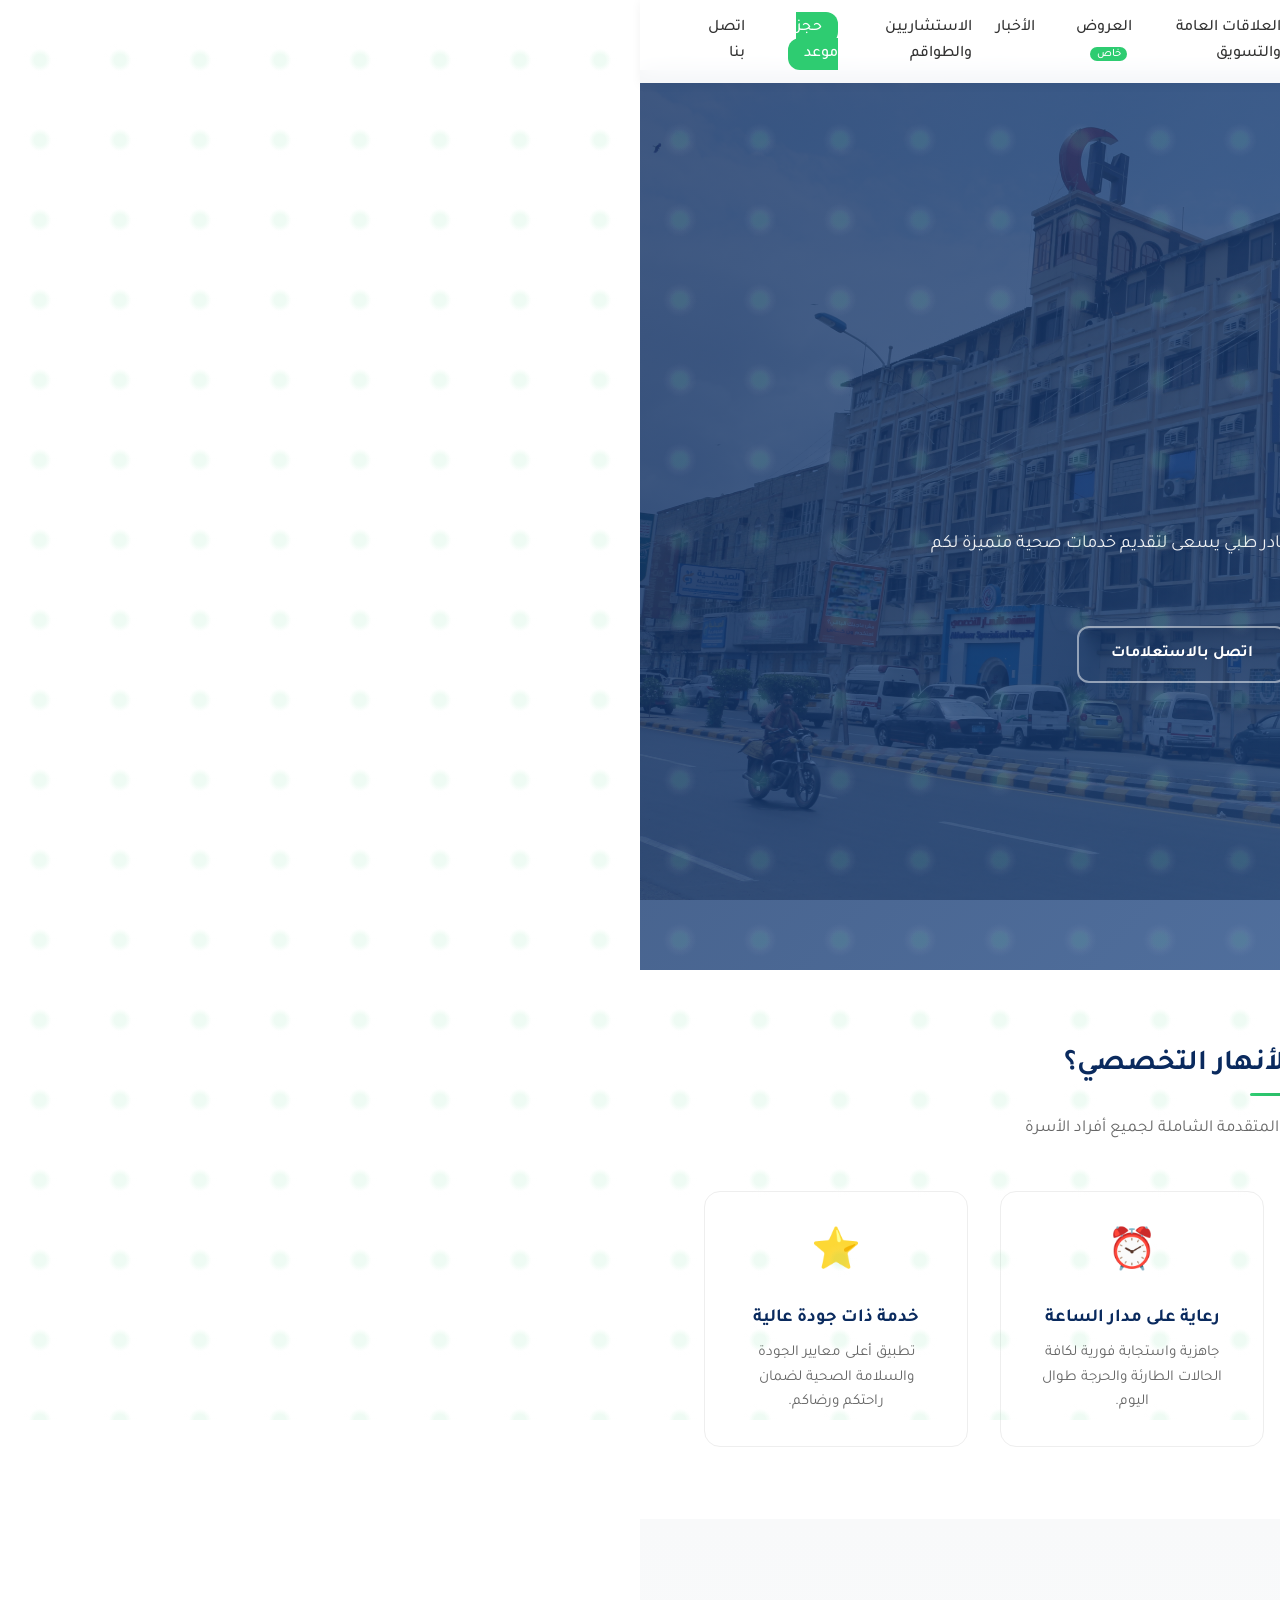
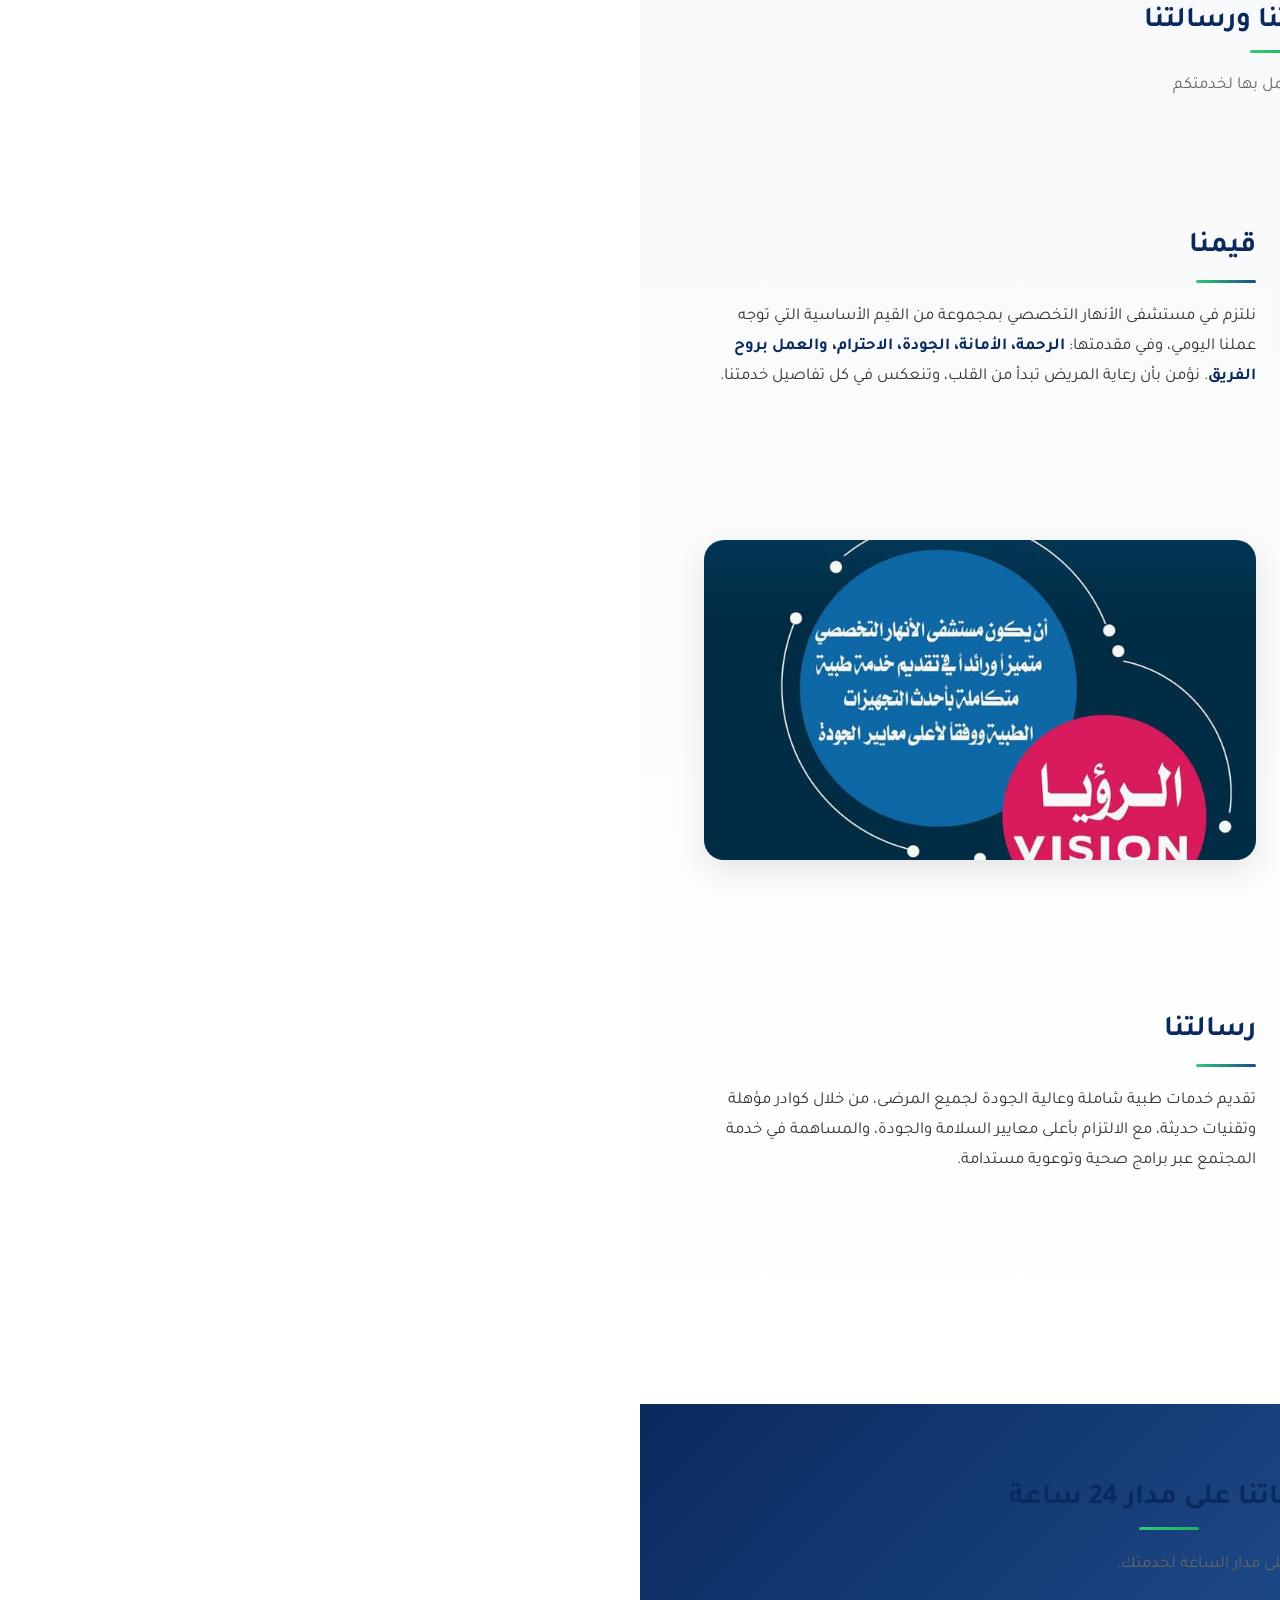
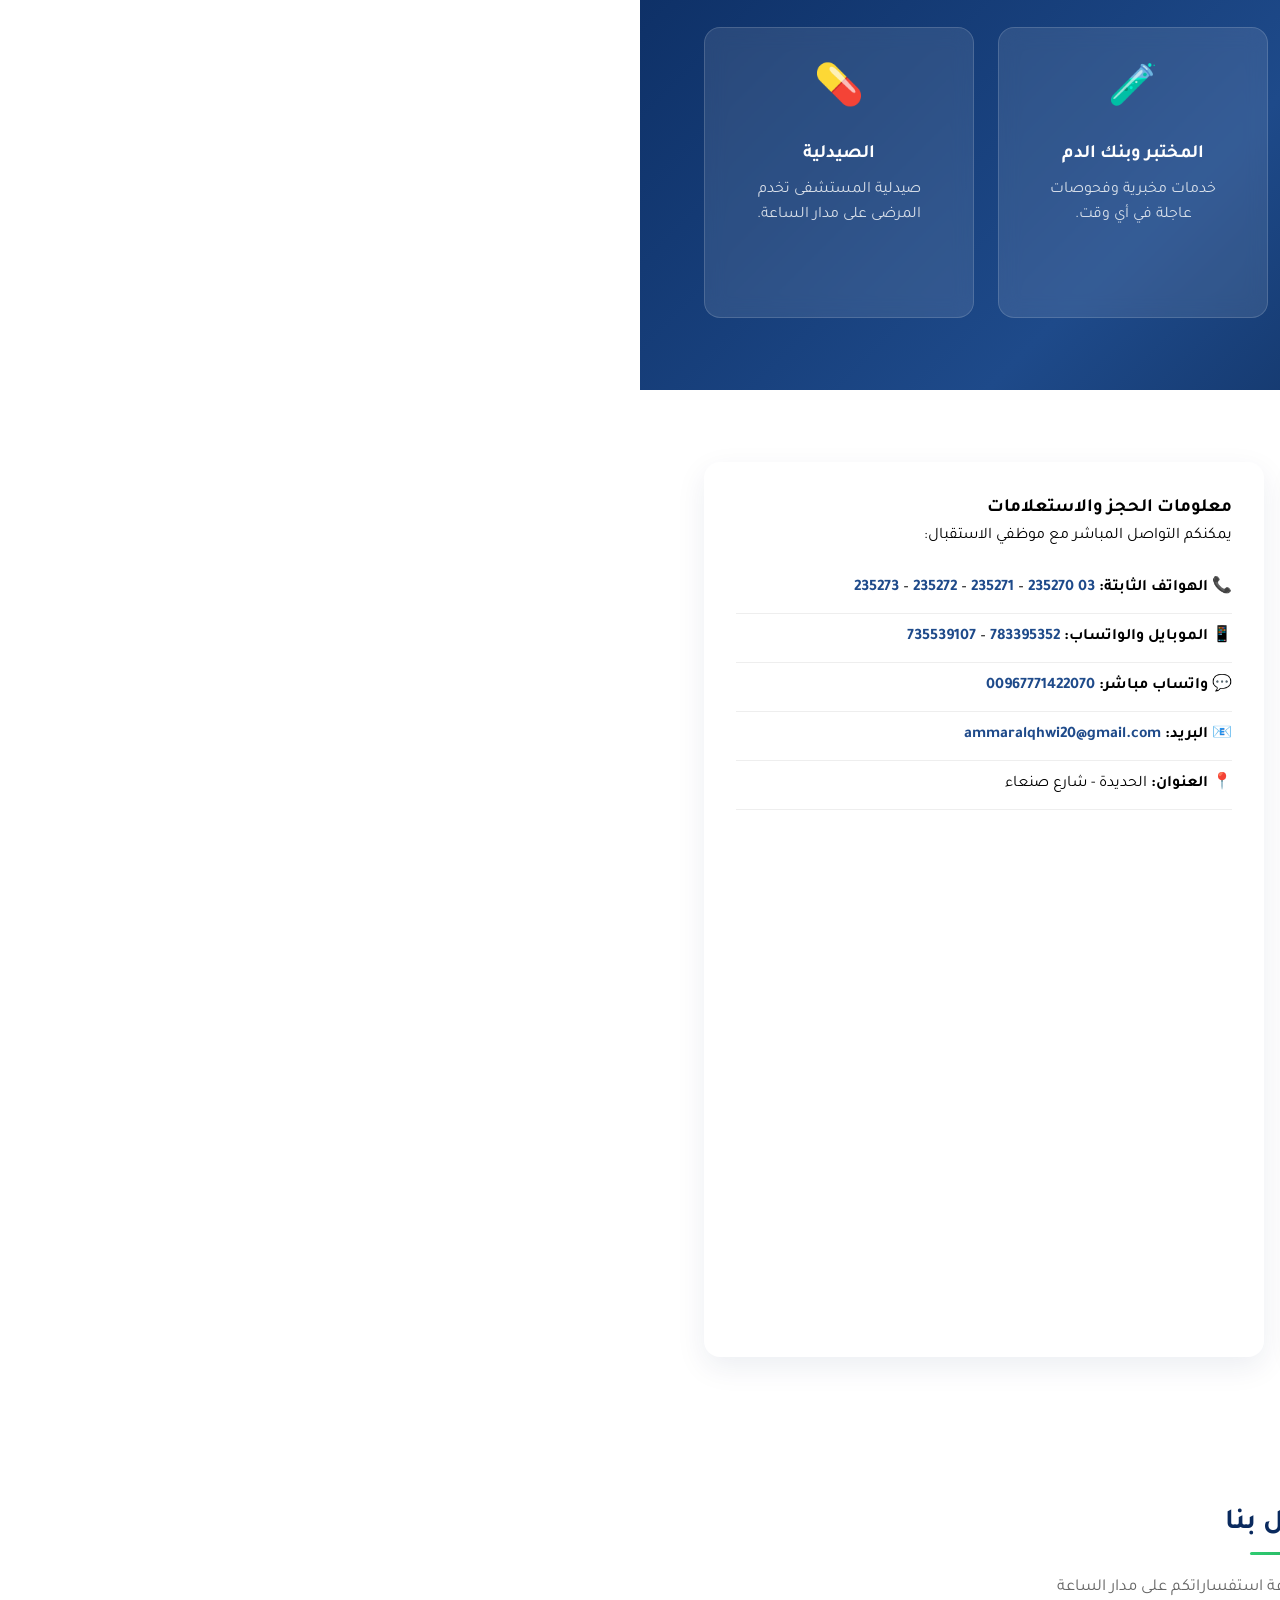
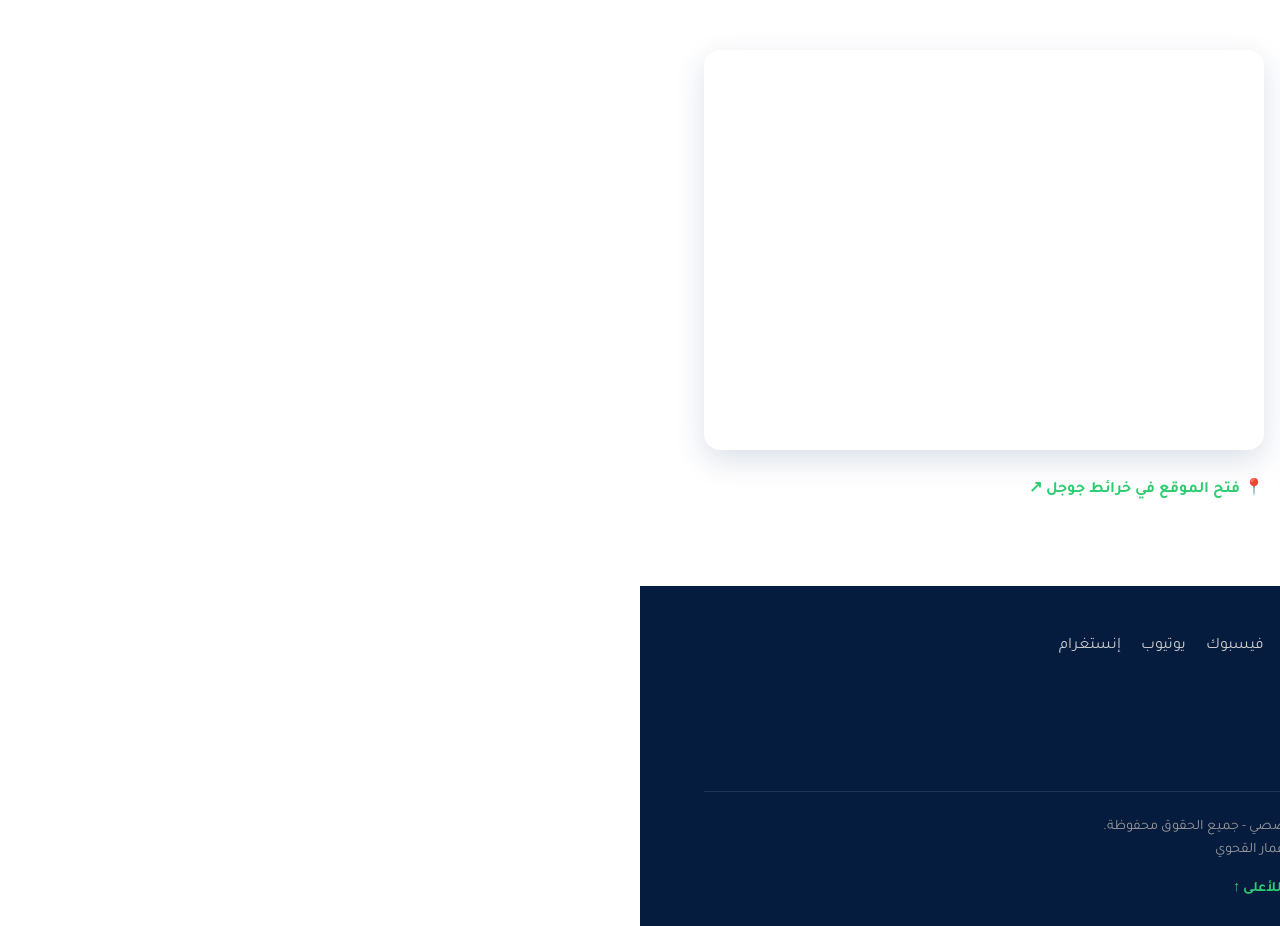
==== index.html @ 289a391f "Add files via upload رفع ملفات الموقع" ====
<!DOCTYPE html>
<html lang="ar" dir="rtl">
<head>
    <meta charset="UTF-8">
    <meta name="viewport" content="width=device-width, initial-scale=1.0">
    <meta name="theme-color" content="#0a2a5e">
    <meta name="description" content="مستشفى الأنهار التخصصي في الحديدة - رعاية طبية متكاملة على مدار الساعة.">
<meta name="google-site-verification" content="4v2Jn6WehkzBDlYvZF5Kj-K389l-pso3dat0NiucUMg" />
<title>مستشفى الأنهار التخصصي | صحتكم مسؤوليتنا</title>
    
    <!-- خط تجوال العربي -->
    <link rel="preconnect" href="https://fonts.googleapis.com">
    <link rel="preconnect" href="https://fonts.gstatic.com" crossorigin>
    <link href="https://fonts.googleapis.com/css2?family=Tajawal:wght@300;400;500;700;800;900&display=swap" rel="stylesheet">
    
    <!-- أيقونة الموقع -->
    <link rel="icon" type="image/jpeg" href="logo.jpg">
    
    <style>
        /* ==================== المتغيرات الأساسية ==================== */
        :root {
            --primary-navy: #0a2a5e;
            --secondary-blue: #1e4a8a;
            --accent-green: #2ecc71;
            --bg-light: #f8f9fa;
            --text-dark: #333333;
            --text-muted: #666666;
            --radius-lg: 16px;
            --radius-md: 12px;
            --radius-sm: 8px;
            --transition-normal: 0.4s cubic-bezier(0.4, 0, 0.2, 1);
            --border-color: #d1d5db;
        }

        * {
            margin: 0;
            padding: 0;
            box-sizing: border-box;
        }

        body {
            font-family: 'Tajawal', sans-serif;
            line-height: 1.6;
        }

        a { text-decoration: none; }
        ul { list-style: none; }
        .container { width: 90%; max-width: 1200px; margin: 0 auto; }
        .section-padding { padding: 4.5rem 0; }
        .text-center { text-align: center; }
        .text-white { color: #fff; }

        /* ==================== تأثيرات الحركة والظهور ==================== */
        .reveal-fade {
            opacity: 0; transform: translateY(30px);
            transition: opacity 0.8s ease, transform 0.8s ease;
        }
        .reveal-fade.visible { opacity: 1; transform: translateY(0); }
        
        .reveal-left {
            opacity: 0; transform: translateX(40px);
            transition: opacity 0.8s ease, transform 0.8s ease;
        }
        .reveal-left.visible { opacity: 1; transform: translateX(0); }
        
        .reveal-scale {
            opacity: 0; transform: scale(0.9);
            transition: opacity 0.7s ease, transform 0.7s ease;
        }
        .reveal-scale.visible { opacity: 1; transform: scale(1); }

        /* ==================== تأثير الكتابة المتحركة ==================== */
        .typing-line {
            display: inline-block;
            border-right: 2px solid var(--accent-green);
            padding-right: 6px;
            animation: blinkCursor 0.8s infinite;
        }
        @keyframes blinkCursor {
            0%, 100% { border-right-color: var(--accent-green); }
            50% { border-right-color: transparent; }
        }

        /* ==================== القسم الرئيسي مع صورة الخلفية ==================== */
        .hero {
            position: relative;
            padding: 8rem 0 6rem;
            color: #ffffff;
            min-height: 100vh;
            display: flex;
            align-items: center;
            /* ✅ صورة المبنى كخلفية كاملة */
            background-image: url("above.png");
            background-size: cover;
            background-position: center center;
            background-attachment: fixed;
        }
        /* طبقة التظليل فوق الصورة */
        .hero-overlay {
            position: absolute;
            inset: 0;
            background: linear-gradient(135deg, rgba(10, 42, 94, 0.78), rgba(30, 74, 138, 0.75));
            z-index: 1;
        }
        .hero-container { position: relative; z-index: 2; }

        .hero::before {
            content: '';
            position: absolute;
            top: -50%; left: -50%;
            width: 200%; height: 200%;
            background: 
                radial-gradient(circle, rgba(46, 204, 113, 0.08) 10%, transparent 20%),
                radial-gradient(circle, rgba(255, 255, 255, 0.05) 15%, transparent 30%);
            background-size: 80px 80px;
            animation: floatParticles 25s linear infinite;
            pointer-events: none;
            z-index: 3;
        }
        @keyframes floatParticles {
            0% { transform: translate(0, 0) rotate(0deg); }
            100% { transform: translate(40px, 40px) rotate(360deg); }
        }

        /* ==================== النصوص والأزرار ==================== */
        .hero-badge {
            display: inline-block;
            background-color: rgba(46, 204, 113, 0.15);
            color: var(--accent-green);
            padding: 0.5rem 1.25rem;
            border-radius: 50px;
            font-weight: 700;
            font-size: 0.95rem;
            border: 1px solid rgba(46, 204, 113, 0.4);
            margin-bottom: 1.5rem;
        }
        .hero-title { font-size: 2.4rem; line-height: 1.4; margin-bottom: 1.2rem; font-weight: 800; }
        .hero-subtitle { font-size: 1.15rem; line-height: 1.8; opacity: 0.92; max-width: 800px; margin: 0 auto 2rem; }
        .hero-buttons { display: flex; justify-content: center; gap: 1rem; flex-wrap: wrap; }

        .btn {
            display: inline-block;
            padding: 0.85rem 2rem;
            border-radius: var(--radius-md);
            font-weight: 700;
            border: none; cursor: pointer;
            font-size: 1rem; font-family: inherit;
            transition: all var(--transition-normal);
        }
        .btn:hover { transform: translateY(-3px); }
        .btn-primary { background-color: var(--accent-green); color: #fff; }
        .btn-primary:hover { background-color: #27ae60; }
        .btn-outline { background: transparent; color: #fff; border: 2px solid rgba(255,255,255,0.5); }
        .btn-outline:hover { border-color: #fff; background: rgba(255,255,255,0.15); }

        .section-header { margin-bottom: 3rem; }
        .section-header h2 {
            font-size: 1.8rem; color: var(--primary-navy);
            margin-bottom: 0.75rem; position: relative; display: inline-block;
        }
        .section-header h2::after {
            content: ''; position: absolute; bottom: -8px; right: 50%;
            transform: translateX(50%); width: 60px; height: 3px;
            background: linear-gradient(90deg, var(--accent-green), #27ae60);
            border-radius: 2px;
        }
        .section-header p { color: var(--text-muted); font-size: 1.05rem; margin-top: 1rem; }

        /* ==================== قسم لماذا تختارنا ==================== */
        .features-grid { display: grid; grid-template-columns: repeat(auto-fit, minmax(250px, 1fr)); gap: 2rem; }
        .feature-card {
            text-align: center; padding: 2rem; border-radius: var(--radius-lg);
            background: #fff; border: 1px solid #eee;
            transition: transform var(--transition-normal);
        }
        .feature-card:hover { transform: translateY(-8px); }
        .feature-icon { font-size: 2.5rem; margin-bottom: 1rem; }
        .feature-card h3 { color: var(--primary-navy); font-size: 1.15rem; margin-bottom: 0.5rem; }
        .feature-card p { color: var(--text-muted); font-size: 0.95rem; }

        /* ==================== قسم القيم والرؤية والرسالة ==================== */
        .values-section {
            padding: 5rem 0;
            background: linear-gradient(180deg, #f8f9fa 0%, #ffffff 100%);
            position: relative; overflow: hidden;
        }
        .values-block {
            display: flex; align-items: center; gap: 3rem; margin-bottom: 4.5rem;
            opacity: 0; transform: translateY(40px);
            transition: all 0.8s ease-out;
        }
        .values-block.visible { opacity: 1; transform: translateY(0); }
        .values-block.reverse { flex-direction: row-reverse; }
        .values-image-col, .values-text-col { flex: 1; }
        .values-image-card {
            border-radius: 20px; overflow: hidden;
            box-shadow: 0 10px 30px rgba(0,0,0,0.1);
            background: #fff;
            transition: transform var(--transition-normal);
        }
        .values-image-card:hover { transform: translateY(-6px); }
        /* ✅ صورة داخل الكارت */
        .values-image-card img { width: 100%; height: 320px; object-fit: cover; display: block; }
        .values-text-col h3 {
            color: var(--primary-navy); font-size: 1.8rem; margin-bottom: 1.2rem;
            position: relative; padding-bottom: 0.8rem;
        }
        .values-text-col h3::after {
            content: ''; position: absolute; bottom: 0; right: 0;
            width: 60px; height: 3px;
            background: linear-gradient(90deg, var(--accent-green), var(--secondary-blue));
            border-radius: 2px;
        }
        .values-text-col p { font-size: 1.05rem; line-height: 1.8; color: var(--text-dark); }
        .values-text-col strong { color: var(--primary-navy); }

        /* ==================== خدمات 24 ساعة ==================== */
        .services-247 { background: linear-gradient(135deg, #0a2a5e 0%, #1e4a8a 50%, #061c3f 100%); }
        .status-indicator {
            display: inline-flex; align-items: center; gap: 8px;
            background: rgba(46, 204, 113, 0.15); padding: 0.5rem 1.25rem;
            border-radius: 50px; border: 1px solid rgba(46, 204, 113, 0.4); margin-bottom: 1rem;
        }
        .pulse-dot {
            width: 10px; height: 10px; background: var(--accent-green); border-radius: 50%;
            animation: pulseDot 1.5s infinite;
        }
        @keyframes pulseDot {
            0% { transform: scale(1); opacity: 1; }
            50% { transform: scale(1.4); opacity: 0.6; }
            100% { transform: scale(1); opacity: 1; }
        }
        .services-grid-247 { display: grid; grid-template-columns: repeat(auto-fit, minmax(220px, 1fr)); gap: 1.5rem; }
        .card-247 {
            background: rgba(255,255,255,0.1); backdrop-filter: blur(10px);
            padding: 2rem; border-radius: var(--radius-lg); text-align: center;
            border: 1px solid rgba(255,255,255,0.15);
            transition: transform var(--transition-normal);
        }
        .card-247:hover { transform: translateY(-8px); }
        .card-icon-247 { font-size: 2.5rem; margin-bottom: 1rem; }
        .card-247 h3 { color: #fff; margin-bottom: 0.5rem; }
        .card-247 p { color: rgba(255,255,255,0.8); }

        /* ==================== حجز الموعد ==================== */
        .appointment-wrapper { display: grid; grid-template-columns: repeat(auto-fit, minmax(320px, 1fr)); gap: 2rem; }
        .appointment-form-container, .appointment-info-card {
            background: #fff; padding: 2rem; border-radius: var(--radius-lg);
            box-shadow: 0 10px 30px rgba(10,42,94,0.08);
        }
        .form-grid { display: grid; grid-template-columns: repeat(auto-fit, minmax(240px, 1fr)); gap: 1.25rem; }
        .form-group { display: flex; flex-direction: column; gap: 0.5rem; }
        .form-control {
            padding: 0.85rem 1rem; border: 1px solid var(--border-color);
            border-radius: var(--radius-md); font-size: 1rem; font-family: inherit;
        }
        .form-control:focus { outline: none; border-color: var(--accent-green); box-shadow: 0 0 0 3px rgba(46,204,113,0.1); }
        .required { color: #dc2626; }
        .form-actions { display: flex; gap: 1rem; flex-wrap: wrap; margin-top: 1.5rem; }
        .btn-whatsapp-submit { background: #25D366; color: #fff; }
        .btn-email-submit { background: var(--secondary-blue); color: #fff; }
        .contact-info-list { list-style: none; padding: 0; margin-top: 1rem; }
        .contact-info-list li { padding: 0.7rem 0; border-bottom: 1px solid #eee; }
        .contact-info-list a { color: var(--secondary-blue); text-decoration: none; font-weight: 600; }

        /* ==================== اتصل بنا والخريطة ==================== */
        .contact-grid { display: grid; grid-template-columns: 1fr 1fr; gap: 2rem; }
        .contact-cards { display: flex; flex-direction: column; gap: 1rem; }
        .contact-card {
            background: #fff; padding: 1.5rem; border-radius: var(--radius-lg);
            box-shadow: 0 8px 24px rgba(10,42,94,0.06);
            display: flex; gap: 1rem; align-items: flex-start;
        }
        .contact-card-icon { font-size: 1.5rem; }
        .contact-card h4 { margin: 0 0 0.3rem; color: var(--primary-navy); }
        .contact-card p { margin: 0; color: var(--text-muted); }
        .contact-card a { color: var(--secondary-blue); text-decoration: none; }
        .map-container iframe {
            border-radius: var(--radius-lg); box-shadow: 0 10px 30px rgba(10,42,94,0.15);
            min-height: 400px; width: 100%; border: none;
        }
        .map-link { display: inline-block; margin-top: 1rem; color: var(--accent-green); font-weight: 700; text-decoration: none; }
        .map-link:hover { opacity: 0.8; }

        /* ==================== القائمة العلوية ==================== */
        .header {
            position: fixed; top: 0; left: 0; right: 0;
            background: rgba(255,255,255,0.95); backdrop-filter: blur(10px);
            z-index: 1000; box-shadow: 0 2px 10px rgba(0,0,0,0.05);
        }
        .navbar { display: flex; align-items: center; justify-content: space-between; padding: 1rem 0; }
        .brand {
            display: flex; align-items: center; gap: 0.7rem;
            text-decoration: none; color: var(--primary-navy); font-weight: 700;
        }
        .brand-logo { height: 45px; width: auto; }
        .nav-links { display: flex; list-style: none; gap: 1.5rem; margin: 0; padding: 0; }
        .nav-links a { text-decoration: none; color: var(--text-dark); font-weight: 500; }
        .nav-links a:hover, .nav-links a.nav-active { color: var(--accent-green); }
        .nav-badge { background: var(--accent-green); color: #fff; font-size: 0.7rem; padding: 0.1rem 0.4rem; border-radius: 10px; margin-right: 0.3rem; }
        .btn-nav-highlight { background: var(--accent-green); color: #fff !important; padding: 0.5rem 1rem; border-radius: var(--radius-md); }
        .menu-toggle { display: none; flex-direction: column; gap: 4px; background: none; border: none; cursor: pointer; }
        .menu-toggle span { width: 25px; height: 3px; background: var(--primary-navy); border-radius: 2px; }
        main { padding-top: 70px; }

        /* ==================== الفوتر ==================== */
        .footer { background: #061c3f; color: #fff; padding: 3rem 0 1.5rem; }
        .footer-content { display: grid; grid-template-columns: repeat(auto-fit, minmax(200px, 1fr)); gap: 2rem; margin-bottom: 2rem; }
        .footer-brand img { height: 50px; margin-bottom: 0.5rem; }
        .footer-social a { color: #ccc; margin-left: 1rem; text-decoration: none; }
        .footer-social a:hover { color: var(--accent-green); }
        .footer-bottom { text-align: center; padding-top: 1.5rem; border-top: 1px solid rgba(255,255,255,0.1); color: #999; font-size: 0.9rem; }
        .back-to-top { display: inline-block; margin-top: 1rem; color: var(--accent-green); text-decoration: none; font-weight: 600; }

        /* ==================== استجابة الشاشات الصغيرة ==================== */
        @media (max-width: 992px) {
            .menu-toggle { display: flex; }
            .nav-links {
                position: absolute; top: 100%; right: 0; left: 0; background: #fff;
                flex-direction: column; padding: 1rem 2rem; box-shadow: 0 10px 15px rgba(0,0,0,0.1);
                display: none;
            }
            .nav-links.open { display: flex; }
            .contact-grid { grid-template-columns: 1fr; }
        }
        @media (max-width: 768px) {
            .hero { background-attachment: scroll; padding: 6rem 0 5rem; }
            .hero-title { font-size: 1.7rem; }
            .hero-subtitle { font-size: 1rem; }
            .values-block, .values-block.reverse { flex-direction: column; gap: 2rem; }
            .values-image-card img { height: 240px; }
        }
        @media (prefers-reduced-motion: reduce) {
            *, *::before, *::after { animation-duration: 0.01ms !important; transition-duration: 0.01ms !important; }
        }
    </style>
</head>
<body>
    <!-- القائمة العلوية -->
    <header class="header" id="top">
        <nav class="navbar container">
            <a href="index.html" class="brand">
                <!-- ✅ صورة الشعار -->
                <img src="logo.jpg" alt="شعار مستشفى الأنهار التخصصي" class="brand-logo">
                <span><strong>مستشفى الأنهار</strong><small>التخصصي</small></span>
            </a>
            <button class="menu-toggle" id="menuToggle">
                <span></span><span></span><span></span>
            </button>
            <ul class="nav-links" id="navLinks">
                <li><a href="index.html" class="nav-active">الرئيسية</a></li>
                <li><a href="clinics.html">العيادات والتخصصات</a></li>
                <li><a href="units.html">الوحدات</a></li>
                <li><a href="ancillary.html">الوحدات الملحقة</a></li>
                <li><a href="pr.html">العلاقات العامة والتسويق</a></li>
                <li><a href="offers.html">العروض <span class="nav-badge">خاص</span></a></li>
                <li><a href="news.html">الأخبار</a></li>
                <li><a href="doctors.html">الاستشاريين والطواقم</a></li>
                <li><a href="#booking" class="btn-nav-highlight">حجز موعد</a></li>
                <li><a href="#contact">اتصل بنا</a></li>
            </ul>
        </nav>
    </header>

    <main>
        <!-- القسم الرئيسي مع صورة الخلفية above.png -->
        <section class="hero" id="home">
            <div class="hero-overlay"></div>
            <div class="container hero-container">
                <div class="hero-content reveal-fade">
                    <span class="hero-badge">مرحباً بكم في مستشفى الأنهار التخصصي</span>
                    <h1 class="hero-title">
                        <span id="typingHeading" class="typing-line"></span>
                    </h1>
                    <p class="hero-subtitle">
                        رعاية طبية متكاملة على مدار الساعة بأحدث التقنيات، وكادر طبي يسعى لتقديم خدمات صحية متميزة لكم ولعائلاتكم.
                    </p>
                    <div class="hero-buttons">
                        <a href="#booking" class="btn btn-primary">احجز موعدك الآن</a>
                        <a href="tel:03235270" class="btn btn-outline">اتصل بالاستعلامات</a>
                    </div>
                </div>
            </div>
        </section>

        <!-- لماذا تختارنا -->
        <section class="features section-padding" id="why-us">
            <div class="container">
                <div class="section-header text-center reveal-fade">
                    <h2>لماذا مستشفى الأنهار التخصصي؟</h2>
                    <p>نقدم أفضل مستويات الرعاية الصحية المتقدمة الشاملة لجميع أفراد الأسرة</p>
                </div>
                <div class="features-grid">
                    <div class="feature-card reveal-scale">
                        <div class="feature-icon">🩺</div>
                        <h3>أحدث الأجهزة الطبية</h3>
                        <p>تجهيزات تشخيصية وعلاجية حديثة تضمن أعلى درجات الدقة والأمان.</p>
                    </div>
                    <div class="feature-card reveal-scale">
                        <div class="feature-icon">👨‍⚕️</div>
                        <h3>طاقم طبي متخصص</h3>
                        <p>نخبة من الاستشاريين والأخصائيين ذوي الكفاءة والخبرة العالية.</p>
                    </div>
                    <div class="feature-card reveal-scale">
                        <div class="feature-icon">⏰</div>
                        <h3>رعاية على مدار الساعة</h3>
                        <p>جاهزية واستجابة فورية لكافة الحالات الطارئة والحرجة طوال اليوم.</p>
                    </div>
                    <div class="feature-card reveal-scale">
                        <div class="feature-icon">⭐</div>
                        <h3>خدمة ذات جودة عالية</h3>
                        <p>تطبيق أعلى معايير الجودة والسلامة الصحية لضمان راحتكم ورضاكم.</p>
                    </div>
                </div>
            </div>
        </section>

        <!-- القيم والرؤية والرسالة مع الصور shar4.png / shar5.png / shar6.png -->
        <section class="values-section">
            <div class="container">
                <div class="section-header text-center">
                    <h2>قيمنا ورؤيتنا ورسالتنا</h2>
                    <p>المبادئ التي نعمل بها لخدمتكم</p>
                </div>

                <!-- ✅ الكتلة الأولى: القيم + صورة shar4.png -->
                <div class="values-block" data-animate="fade-up">
                    <div class="values-image-col">
                        <div class="values-image-card">
                            <img src="shar4.png" alt="قيمنا — مستشفى الأنهار">
                        </div>
                    </div>
                    <div class="values-text-col">
                        <h3>قيمنا</h3>
                        <p>نلتزم في مستشفى الأنهار التخصصي بمجموعة من القيم الأساسية التي توجه عملنا اليومي، وفي مقدمتها: <strong>الرحمة، الأمانة، الجودة، الاحترام، والعمل بروح الفريق</strong>. نؤمن بأن رعاية المريض تبدأ من القلب، وتنعكس في كل تفاصيل خدمتنا.</p>
                    </div>
                </div>

                <!-- ✅ الكتلة الثانية: الرؤية + صورة shar5.png -->
                <div class="values-block reverse" data-animate="fade-up">
                    <div class="values-image-col">
                        <div class="values-image-card">
                            <img src="shar5.png" alt="رؤيتنا — مستشفى الأنهار">
                        </div>
                    </div>
                    <div class="values-text-col">
                        <h3>رؤيتنا</h3>
                        <p>أن نكون <strong>المستشفى المرجعي الأول</strong> في محافظة الحديدة والمناطق المجاورة، من خلال تقديم رعاية طبية متكاملة بمعايير عالمية، والاستثمار في الكوادر البشرية والتقنيات الحديثة، لنكون الخيار الأول لثقة مرضانا.</p>
                    </div>
                </div>

                <!-- ✅ الكتلة الثالثة: الرسالة + صورة shar6.png -->
                <div class="values-block" data-animate="fade-up">
                    <div class="values-image-col">
                        <div class="values-image-card">
                            <img src="shar6.png" alt="رسالتنا — مستشفى الأنهار">
                        </div>
                    </div>
                    <div class="values-text-col">
                        <h3>رسالتنا</h3>
                        <p>تقديم خدمات طبية شاملة وعالية الجودة لجميع المرضى، من خلال كوادر مؤهلة وتقنيات حديثة، مع الالتزام بأعلى معايير السلامة والجودة، والمساهمة في خدمة المجتمع عبر برامج صحية وتوعوية مستدامة.</p>
                    </div>
                </div>
            </div>
        </section>

        <!-- خدمات 24 ساعة -->
        <section class="services-247 section-padding" id="services-247">
            <div class="container">
                <div class="section-header text-center text-white reveal-fade">
                    <div class="status-indicator">
                        <span class="pulse-dot"></span>
                        <span>نعمل الآن على مدار 24/7</span>
                    </div>
                    <h2>خدماتنا على مدار 24 ساعة</h2>
                    <p>لأن الثانية تفرق. نعمل على مدار الساعة لخدمتك.</p>
                </div>
                <div class="services-grid-247">
                    <div class="card-247 reveal-scale">
                        <div class="card-icon-247">🚑</div>
                        <h3>الطوارئ العامة والتوليدية</h3>
                        <p>فريق طبي جاهز لاستقبال جميع الحالات الطارئة على مدار الساعة.</p>
                    </div>
                    <div class="card-247 reveal-scale">
                        <div class="card-icon-247">🛏️</div>
                        <h3>الوحدات الحرجة</h3>
                        <p>العناية المركزة، حديثي الولادة، والعناية التنفسية تعمل 24/7.</p>
                    </div>
                    <div class="card-247 reveal-scale">
                        <div class="card-icon-247">🧪</div>
                        <h3>المختبر وبنك الدم</h3>
                        <p>خدمات مخبرية وفحوصات عاجلة في أي وقت.</p>
                    </div>
                    <div class="card-247 reveal-scale">
                        <div class="card-icon-247">💊</div>
                        <h3>الصيدلية</h3>
                        <p>صيدلية المستشفى تخدم المرضى على مدار الساعة.</p>
                    </div>
                </div>
            </div>
        </section>

        <!-- حجز موعد -->
        <section class="appointment section-padding" id="booking">
            <div class="container">
                <div class="appointment-wrapper">
                    <div class="appointment-form-container reveal-left">
                        <div class="section-header">
                            <h2>حجز موعد إلكتروني</h2>
                            <p>قم بتعبئة البيانات أدناه لحجز موعد وسيتم التواصل معك للتأكيد</p>
                        </div>
                        <form id="bookingForm">
                            <div class="form-grid">
                                <div class="form-group">
                                    <label>الاسم الكامل <span class="required">*</span></label>
                                    <input type="text" id="fullname" class="form-control" placeholder="أدخل اسمك الكامل" required>
                                </div>
                                <div class="form-group">
                                    <label>رقم الهاتف <span class="required">*</span></label>
                                    <input type="tel" id="phone" class="form-control" placeholder="مثال: 771234567" required>
                                </div>
                                <div class="form-group">
                                    <label>البريد الإلكتروني</label>
                                    <input type="email" id="email" class="form-control" placeholder="example@mail.com">
                                </div>
                                <div class="form-group">
                                    <label>القسم الطبي <span class="required">*</span></label>
                                    <select id="department" class="form-control" required>
                                        <option value="" disabled selected>اختر القسم المطلوب</option>
                                        <option>طب الأطفال وحديثي الولادة</option>
                                        <option>جراحة المخ والأعصاب والعمود الفقري</option>
                                        <option>جراحة العظام والمفاصل</option>
                                        <option>الباطنية والحميات</option>
                                        <option>جراحة الوجه والفكين</option>
                                        <option>الجراحة العامة والأوعية الدموية</option>
                                        <option>النساء والولادة</option>
                                        <option>طب وجراحة الأسنان</option>
                                        <option>قسم الطوارئ 24/7</option>
                                    </select>
                                </div>
                                <div class="form-group">
                                    <label>التاريخ المطلوب <span class="required">*</span></label>
                                    <input type="date" id="booking-date" class="form-control" required>
                                </div>
                                <div class="form-group" style="background: #f0f8fc; padding: 0.5rem; border-radius: 8px; border: 1px solid #0a2a5e;">
                                    <label style="color: #0a2a5e; font-weight: 700;">الفترة <span class="required">*</span></label>
                                    <select id="booking-period" class="form-control" required>
                                        <option value="" disabled selected>اختر الفترة</option>
                                        <option>صباحية</option>
                                        <option>مسائية</option>
                                    </select>
                                </div>
                            </div>
                            <div class="form-actions">
                                <button type="button" id="btnSendWhatsApp" class="btn btn-whatsapp-submit">💬 إرسال عبر واتساب</button>
                                <button type="button" class="btn btn-email-submit">✉️ إرسال بالإيميل</button>
                            </div>
                        </form>
                    </div>
                    <div class="appointment-info-card reveal-left">
                        <h3>معلومات الحجز والاستعلامات</h3>
                        <p>يمكنكم التواصل المباشر مع موظفي الاستقبال:</p>
                        <ul class="contact-info-list">
                            <li><strong>📞 الهواتف الثابتة:</strong> <a href="tel:03235270">03 235270</a> – <a href="tel:03235271">235271</a> – <a href="tel:03235272">235272</a> – <a href="tel:03235273">235273</a></li>
                            <li><strong>📱 الموبايل والواتساب:</strong> <a href="tel:783395352">783395352</a> – <a href="tel:735539107">735539107</a></li>
                            <li><strong>💬 واتساب مباشر:</strong> <a href="https://wa.me/967771422070" target="_blank">00967771422070</a></li>
                            <li><strong>📧 البريد:</strong> <a href="mailto:ammaralqhwi20@gmail.com">ammaralqhwi20@gmail.com</a></li>
                            <li><strong>📍 العنوان:</strong> الحديدة - شارع صنعاء</li>
                        </ul>
                    </div>
                </div>
            </div>
        </section>

        <!-- اتصل بنا والخريطة -->
        <section class="contact section-padding" id="contact">
            <div class="container">
                <div class="section-header text-center reveal-fade">
                    <h2>اتصل بنا</h2>
                    <p>نحن هنا لخدمتكم والإجابة على كافة استفساراتكم على مدار الساعة</p>
                </div>
                <div class="contact-grid">
                    <div class="contact-cards">
                        <div class="contact-card reveal-left">
                            <div class="contact-card-icon">📍</div>
                            <div><h4>العنوان الرئيسي</h4><p>الحديدة - شارع صنعاء</p></div>
                        </div>
                        <div class="contact-card reveal-left">
                            <div class="contact-card-icon">☎️</div>
                            <div><h4>أرقام الاستعلامات</h4><p><a href="tel:03235270">03 235270</a> - <a href="tel:03235271">235271</a> - <a href="tel:03235272">235272</a> - <a href="tel:03235273">235273</a></p></div>
                        </div>
                        <div class="contact-card reveal-left">
                            <div class="contact-card-icon">📱</div>
                            <div><h4>الموبايل والواتساب</h4><p><a href="tel:783395352">783395352</a> - <a href="tel:735539107">735539107</a></p></div>
                        </div>
                        <div class="contact-card reveal-left">
                            <div class="contact-card-icon">🏥</div>
                            <div><h4>الإدارة والمختبر</h4><p>الإدارة: <a href="tel:03235273">235273</a> | المختبر: <a href="tel:03226277">226277</a></p></div>
                        </div>
                    </div>
                    <div class="map-container reveal-scale">
                        <iframe 
                            title="موقع المستشفى"
                            src="https://www.google.com/maps/embed?pb=!1m18!1m12!1m3!1d3848.5678234123!2d42.95!3d14.80!2m3!1f0!2f0!3f0!3m2!1i1024!2i768!4f13.1!3m3!1m2!1s0x0%3A0x0!2zMTTCsDQ4JzAwLjAiTiA0MsKwNTcnMDAuMCJF!5e0!3m2!1sar!2s!4v1600000000000!5m2!1sar!2s"
                            height="400" allowfullscreen loading="lazy"></iframe>
                        <a href="https://maps.app.goo.gl/R9e6xDFfBd6soqs26" target="_blank" class="map-link">📍 فتح الموقع في خرائط جوجل ↗</a>
                    </div>
                </div>
            </div>
        </section>
    </main>

    <!-- الفوتر -->
    <footer class="footer">
        <div class="container footer-content">
            <div class="footer-brand">
                <!-- ✅ صورة الشعار في الفوتر -->
                <img src="logo.jpg" alt="شعار المستشفى">
                <h3>مستشفى الأنهار التخصصي</h3>
                <p>صحتكم مسؤوليتنا ❤️</p>
            </div>
            <div class="footer-social">
                <a href="https://www.facebook.com/profile.php?id=61565589033008" target="_blank">فيسبوك</a>
                <a href="https://youtube.com" target="_blank">يوتيوب</a>
                <a href="https://instagram.com" target="_blank">إنستغرام</a>
            </div>
        </div>
        <div class="container footer-bottom">
            <p>© 2026 مستشفى الأنهار التخصصي - جميع الحقوق محفوظة.</p>
            <p>تصميم: د. عمار القحوي</p>
            <a href="#top" class="back-to-top">العودة للأعلى ↑</a>
        </div>
    </footer>

    <script>
        document.addEventListener('DOMContentLoaded', () => {
            // تأثير الكتابة المتحركة
            const headingText = "مستشفى الأنهار التخصصي.. صحتكم مسؤوليتنا";
            const headingEl = document.getElementById('typingHeading');
            let charIndex = 0;
            function typeHeading() {
                if (charIndex < headingText.length) {
                    headingEl.textContent += headingText.charAt(charIndex);
                    charIndex++;
                    setTimeout(typeHeading, 100);
                }
            }
            setTimeout(typeHeading, 400);

            // تأثيرات الظهور
            const observer = new IntersectionObserver((entries) => {
                entries.forEach(entry => {
                    if (entry.isIntersecting) entry.target.classList.add('visible');
                });
            }, { threshold: 0.12 });
            document.querySelectorAll('.reveal-fade, .reveal-left, .reveal-scale, [data-animate]').forEach(el => observer.observe(el));

            // القائمة الجوالة
            const menuToggle = document.getElementById('menuToggle');
            const navLinks = document.getElementById('navLinks');
            menuToggle?.addEventListener('click', () => {
                navLinks.classList.toggle('open');
                menuToggle.setAttribute('aria-expanded', navLinks.classList.contains('open'));
            });

            // تمرير سلس
            document.querySelectorAll('a[href^="#"]').forEach(anchor => {
                anchor.addEventListener('click', function(e) {
                    const target = document.querySelector(this.getAttribute('href'));
                    if (target) {
                        e.preventDefault();
                        target.scrollIntoView({ behavior: 'smooth', block: 'start' });
                        navLinks?.classList.remove('open');
                    }
                });
            });

            // إرسال عبر واتساب
            document.getElementById('btnSendWhatsApp')?.addEventListener('click', () => {
                const fullname = document.getElementById('fullname').value.trim();
                const phone = document.getElementById('phone').value.trim();
                const department = document.getElementById('department').value;
                const date = document.getElementById('booking-date').value;
                const period = document.getElementById('booking-period').value;
                if (!fullname || !phone || !department || !date || !period) {
                    alert('يرجى تعبئة كافة الحقول المطلوبة أولاً (*).');
                    return;
                }
                const msg = `📋 طلب حجز موعد جديد
━━━━━━━━━━━━━━━━━━━━
👤 الاسم: ${fullname}
📱 الهاتف: ${phone}
🏥 القسم: ${department}
📅 التاريخ: ${date}
⏰ الفترة: ${period}
━━━━━━━━━━━━━━━━━━━━
يرجى تأكيد الحجز وشكراً لكم.`;
                window.open(`https://wa.me/967771422070?text=${encodeURIComponent(msg)}`, '_blank');
                alert('✅ تم إنشاء الطلب! سيتم توجيهك إلى واتساب.');
            });
        });
    </script>
</body>
</html>
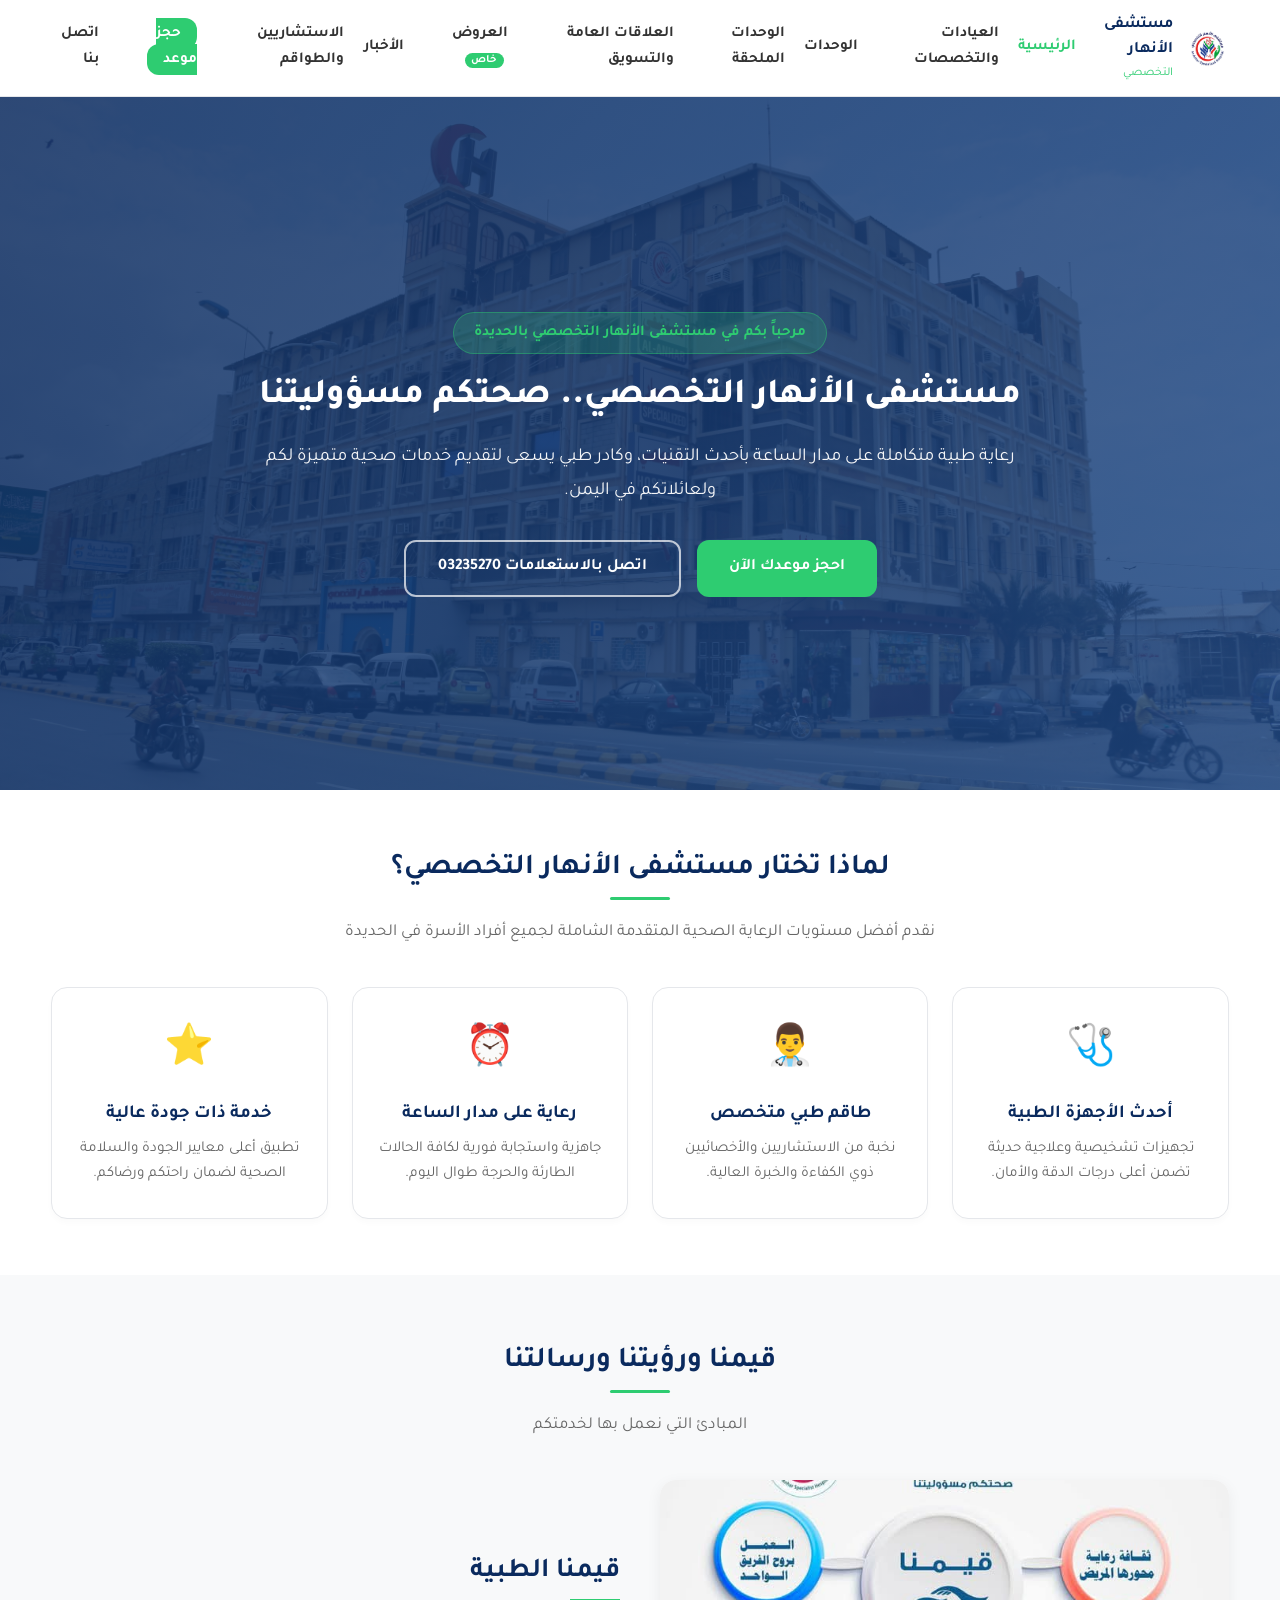
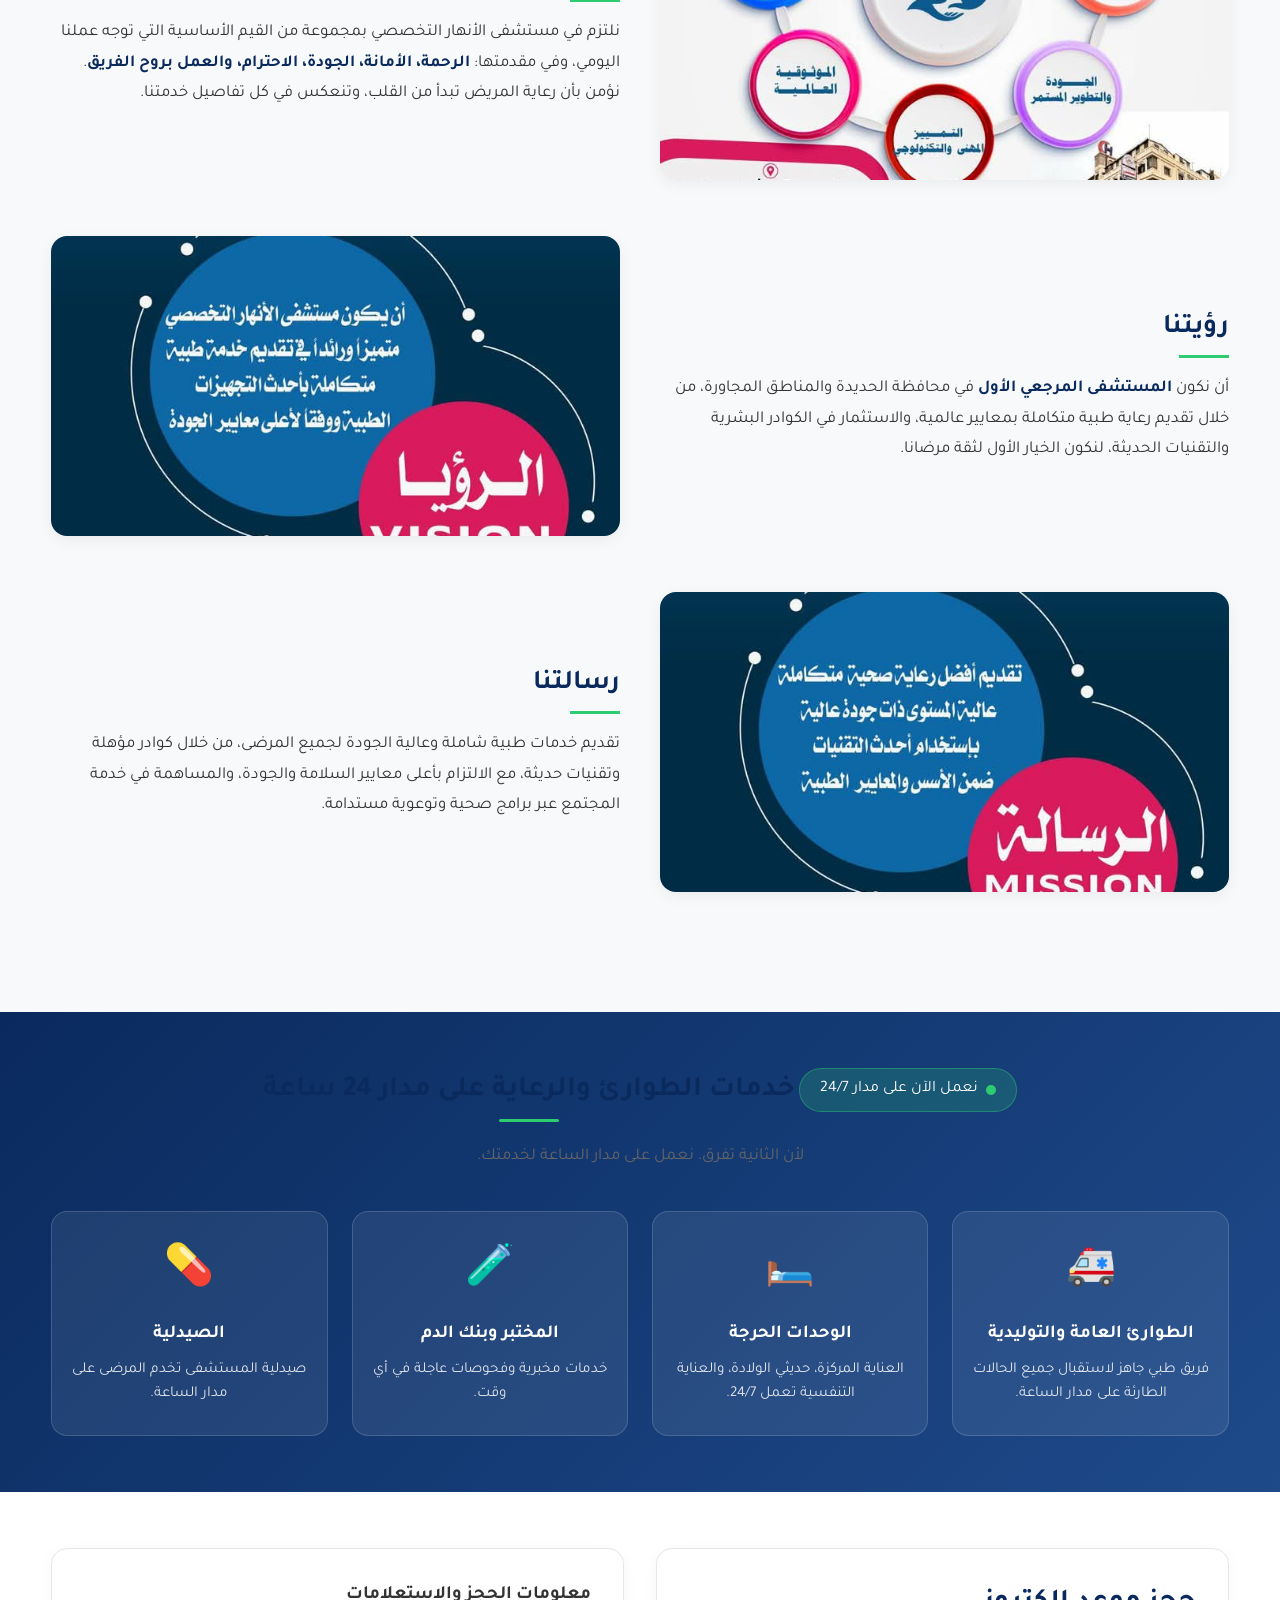
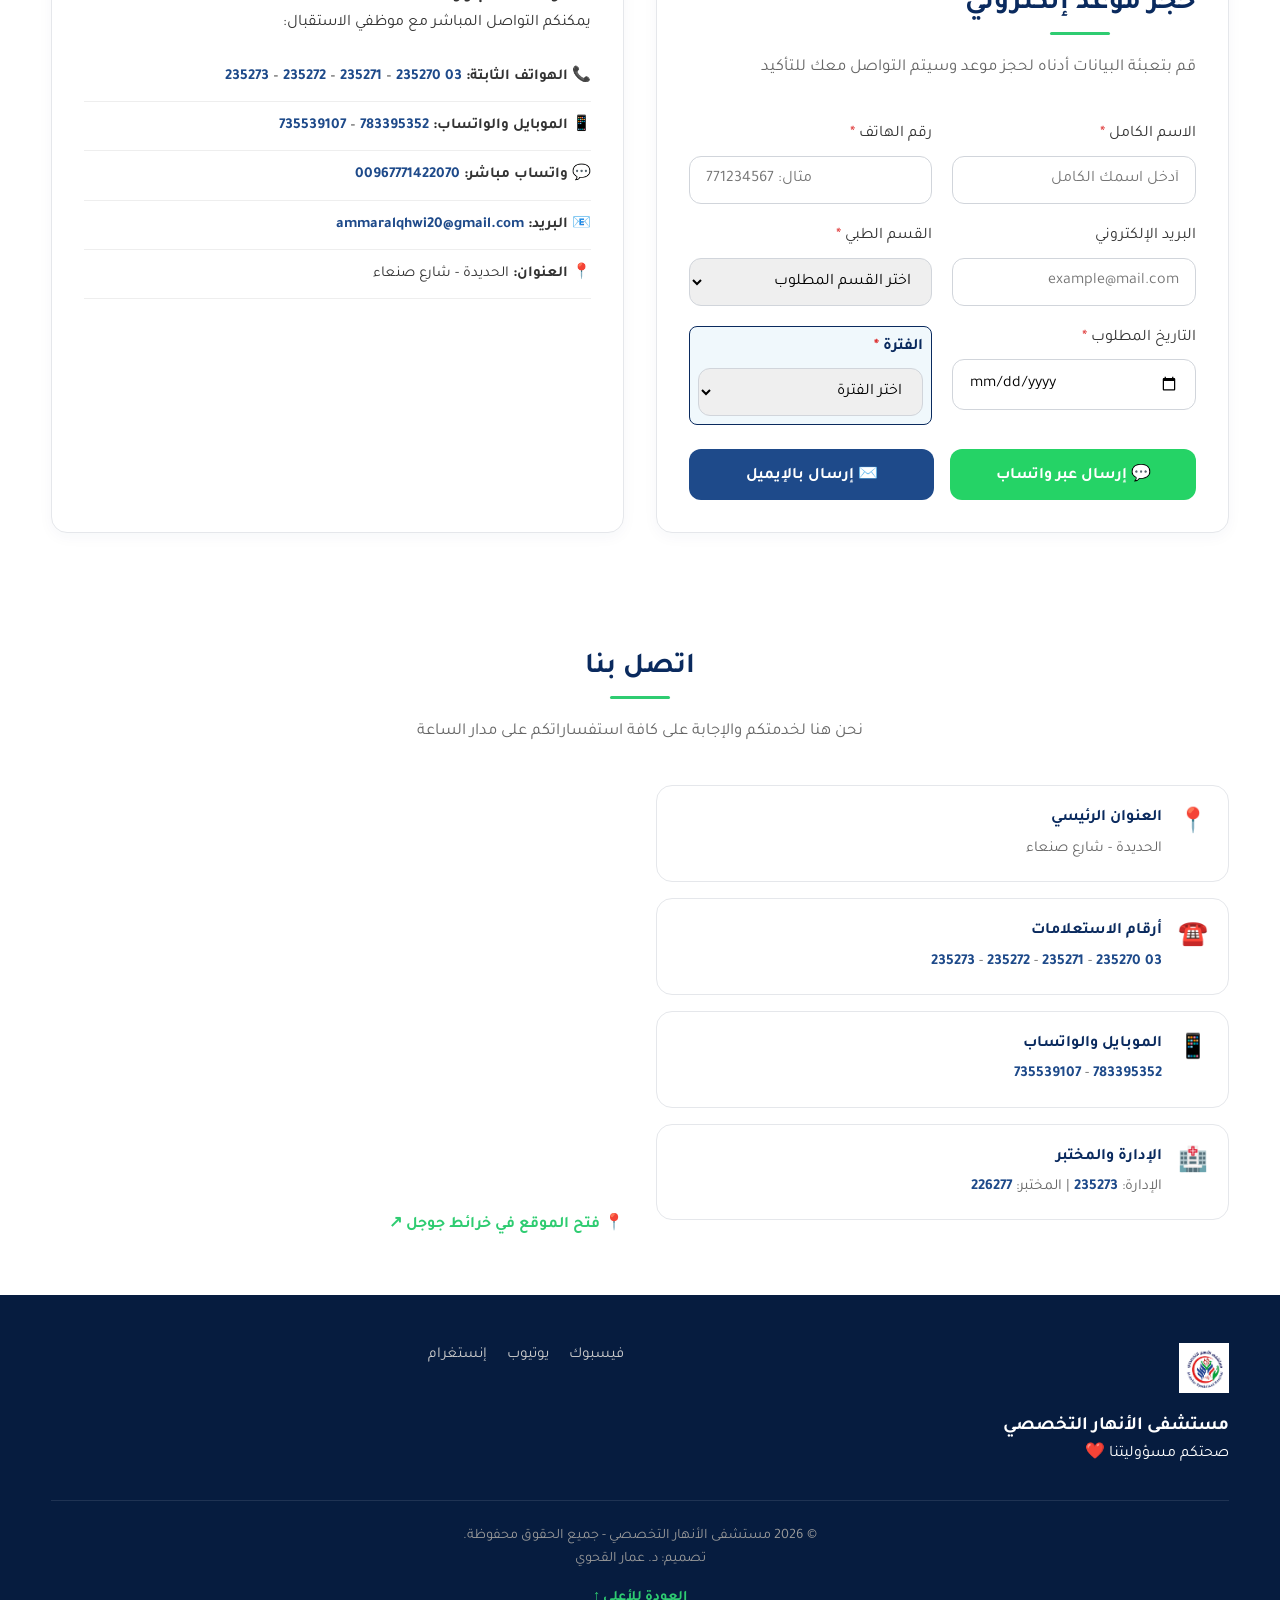
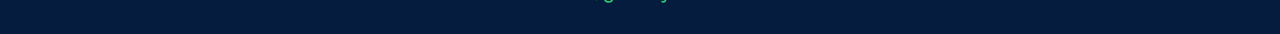
==== commit 7608ea16: "Add files via upload تحدبث الصفحة" ====
--- a/index.html
+++ b/index.html
@@ -4,14 +4,50 @@
     <meta charset="UTF-8">
     <meta name="viewport" content="width=device-width, initial-scale=1.0">
     <meta name="theme-color" content="#0a2a5e">
-    <meta name="description" content="مستشفى الأنهار التخصصي في الحديدة - رعاية طبية متكاملة على مدار الساعة.">
-<meta name="google-site-verification" content="4v2Jn6WehkzBDlYvZF5Kj-K389l-pso3dat0NiucUMg" />
-<title>مستشفى الأنهار التخصصي | صحتكم مسؤوليتنا</title>
     
-    <!-- خط تجوال العربي -->
+    <!-- ==================== تحسينات السيو وجوجل (SEO & Search Engine Optimization) ==================== -->
+    <title>مستشفى الأنهار التخصصي بالحديدة | رعاية طبية متكاملة وطوارئ 24 ساعة</title>
+    <meta name="description" content="مستشفى الأنهار التخصصي في الحديدة - شارع صنعاء. أفضل خدمات طبية متكاملة على مدار 24 ساعة: طوارئ عامة وتوليدية، عيادات تخصصية، عناية مركزة، أحدث الأجهزة التشخيصية والعمليات الجراحية.">
+    <meta name="keywords" content="مستشفى الأنهار التخصصي, مستشفى بالحديدة, افضل مستشفى في الحديدة, دكتور في الحديدة, طوارئ 24 ساعة الحديدة, حجز موعد مستشفى بالحديدة, عيادات تخصصية الحديدة, مستشفيات الحديدة شارع صنعاء, جراحة العظام, جراحة المخ والأعصاب, النساء والولادة الحديدة, عناية مركزة, مستشفيات اليمن">
+    <meta name="robots" content="index, follow, max-image-preview:large">
+    <meta name="author" content="مستشفى الأنهار التخصصي">
+    <meta name="google-site-verification" content="4v2Jn6WehkzBDlYvZF5Kj-K389l-pso3dat0NiucUMg" />
+    
+    <!-- وسوم مشاركة الرابط على شبكات التواصل الاجتماعي (Open Graph) -->
+    <meta property="og:title" content="مستشفى الأنهار التخصصي بالحديدة | صحتكم مسؤوليتنا">
+    <meta property="og:description" content="رعاية طبية متكاملة على مدار الساعة بأحدث التقنيات وكادر طبي متقدم في الحديدة - شارع صنعاء.">
+    <meta property="og:image" content="logo.jpg">
+    <meta property="og:type" content="hospital">
+    <meta property="og:locale" content="ar_YE">
+
+    <!-- البيانات المهيكلة لجوجل (Schema.org) لتسريع الظهور في Google Search & Maps -->
+    <script type="application/ld+json">
+    {
+      "@context": "https://schema.org",
+      "@type": "Hospital",
+      "name": "مستشفى الأنهار التخصصي",
+      "alternateName": "Al-Anhar Specialized Hospital",
+      "image": "logo.jpg",
+      "description": "مستشفى تخصصي يقدم خدمات رعاية صحية وطوارئ وعيادات تخصصية على مدار 24 ساعة في الحديدة.",
+      "address": {
+        "@type": "PostalAddress",
+        "streetAddress": "شارع صنعاء",
+        "addressLocality": "الحديدة",
+        "addressCountry": "YE"
+      },
+      "telephone": ["+9673235270", "+967783395352", "+967735539107"],
+      "email": "ammaralqhwi20@gmail.com",
+      "sameAs": [
+        "https://www.facebook.com/profile.php?id=61565589033008"
+      ],
+      "openingHours": "Mo-Su 00:00-23:59"
+    }
+    </script>
+    
+    <!-- تحميل الخط العربي وتهيئة السرعة -->
     <link rel="preconnect" href="https://fonts.googleapis.com">
     <link rel="preconnect" href="https://fonts.gstatic.com" crossorigin>
-    <link href="https://fonts.googleapis.com/css2?family=Tajawal:wght@300;400;500;700;800;900&display=swap" rel="stylesheet">
+    <link href="https://fonts.googleapis.com/css2?family=Tajawal:wght@400;500;700;800;900&display=swap" rel="stylesheet">
     
     <!-- أيقونة الموقع -->
     <link rel="icon" type="image/jpeg" href="logo.jpg">
@@ -28,132 +64,90 @@
             --radius-lg: 16px;
             --radius-md: 12px;
             --radius-sm: 8px;
-            --transition-normal: 0.4s cubic-bezier(0.4, 0, 0.2, 1);
             --border-color: #d1d5db;
         }
 
-        * {
+        /* ✅ إزالة كافة الحركات والتأثيرات الزامنية لسرعة التحميل وتسهيل الاستخدام */
+        *, *::before, *::after {
             margin: 0;
             padding: 0;
             box-sizing: border-box;
+            animation: none !important;
+            transition: none !important;
         }
 
         body {
             font-family: 'Tajawal', sans-serif;
             line-height: 1.6;
-        }
-
-        a { text-decoration: none; }
+            color: var(--text-dark);
+            background-color: #ffffff;
+            -webkit-tap-highlight-color: transparent;
+        }
+
+        a { text-decoration: none; color: inherit; }
         ul { list-style: none; }
-        .container { width: 90%; max-width: 1200px; margin: 0 auto; }
-        .section-padding { padding: 4.5rem 0; }
+        .container { width: 92%; max-width: 1200px; margin: 0 auto; }
+        .section-padding { padding: 3.5rem 0; }
         .text-center { text-align: center; }
         .text-white { color: #fff; }
 
-        /* ==================== تأثيرات الحركة والظهور ==================== */
-        .reveal-fade {
-            opacity: 0; transform: translateY(30px);
-            transition: opacity 0.8s ease, transform 0.8s ease;
-        }
-        .reveal-fade.visible { opacity: 1; transform: translateY(0); }
-        
-        .reveal-left {
-            opacity: 0; transform: translateX(40px);
-            transition: opacity 0.8s ease, transform 0.8s ease;
-        }
-        .reveal-left.visible { opacity: 1; transform: translateX(0); }
-        
-        .reveal-scale {
-            opacity: 0; transform: scale(0.9);
-            transition: opacity 0.7s ease, transform 0.7s ease;
-        }
-        .reveal-scale.visible { opacity: 1; transform: scale(1); }
-
-        /* ==================== تأثير الكتابة المتحركة ==================== */
-        .typing-line {
-            display: inline-block;
-            border-right: 2px solid var(--accent-green);
-            padding-right: 6px;
-            animation: blinkCursor 0.8s infinite;
-        }
-        @keyframes blinkCursor {
-            0%, 100% { border-right-color: var(--accent-green); }
-            50% { border-right-color: transparent; }
-        }
-
-        /* ==================== القسم الرئيسي مع صورة الخلفية ==================== */
+        /* ✅ إلغاء إخفاء العناصر لظهورها مباشرة وبشكل فوري */
+        .reveal-fade, .reveal-left, .reveal-scale, [data-animate] {
+            opacity: 1 !important;
+            transform: none !important;
+        }
+
+        /* ==================== القسم الرئيسي ==================== */
         .hero {
             position: relative;
-            padding: 8rem 0 6rem;
+            padding: 7.5rem 0 4.5rem;
             color: #ffffff;
-            min-height: 100vh;
+            min-height: 80vh;
             display: flex;
             align-items: center;
-            /* ✅ صورة المبنى كخلفية كاملة */
             background-image: url("above.png");
             background-size: cover;
             background-position: center center;
-            background-attachment: fixed;
-        }
-        /* طبقة التظليل فوق الصورة */
+        }
+        
         .hero-overlay {
             position: absolute;
             inset: 0;
-            background: linear-gradient(135deg, rgba(10, 42, 94, 0.78), rgba(30, 74, 138, 0.75));
+            background: linear-gradient(135deg, rgba(10, 42, 94, 0.85), rgba(30, 74, 138, 0.80));
             z-index: 1;
         }
         .hero-container { position: relative; z-index: 2; }
 
-        .hero::before {
-            content: '';
-            position: absolute;
-            top: -50%; left: -50%;
-            width: 200%; height: 200%;
-            background: 
-                radial-gradient(circle, rgba(46, 204, 113, 0.08) 10%, transparent 20%),
-                radial-gradient(circle, rgba(255, 255, 255, 0.05) 15%, transparent 30%);
-            background-size: 80px 80px;
-            animation: floatParticles 25s linear infinite;
-            pointer-events: none;
-            z-index: 3;
-        }
-        @keyframes floatParticles {
-            0% { transform: translate(0, 0) rotate(0deg); }
-            100% { transform: translate(40px, 40px) rotate(360deg); }
-        }
-
-        /* ==================== النصوص والأزرار ==================== */
         .hero-badge {
             display: inline-block;
-            background-color: rgba(46, 204, 113, 0.15);
+            background-color: rgba(46, 204, 113, 0.2);
             color: var(--accent-green);
             padding: 0.5rem 1.25rem;
             border-radius: 50px;
             font-weight: 700;
             font-size: 0.95rem;
             border: 1px solid rgba(46, 204, 113, 0.4);
-            margin-bottom: 1.5rem;
-        }
-        .hero-title { font-size: 2.4rem; line-height: 1.4; margin-bottom: 1.2rem; font-weight: 800; }
-        .hero-subtitle { font-size: 1.15rem; line-height: 1.8; opacity: 0.92; max-width: 800px; margin: 0 auto 2rem; }
+            margin-bottom: 1.2rem;
+        }
+        .hero-title { font-size: 2.2rem; line-height: 1.4; margin-bottom: 1.2rem; font-weight: 800; }
+        .hero-subtitle { font-size: 1.15rem; line-height: 1.8; opacity: 0.95; max-width: 800px; margin: 0 auto 2rem; }
         .hero-buttons { display: flex; justify-content: center; gap: 1rem; flex-wrap: wrap; }
 
         .btn {
-            display: inline-block;
+            display: inline-flex;
+            align-items: center;
+            justify-content: center;
             padding: 0.85rem 2rem;
             border-radius: var(--radius-md);
             font-weight: 700;
             border: none; cursor: pointer;
             font-size: 1rem; font-family: inherit;
-            transition: all var(--transition-normal);
-        }
-        .btn:hover { transform: translateY(-3px); }
+            min-height: 48px;
+        }
         .btn-primary { background-color: var(--accent-green); color: #fff; }
-        .btn-primary:hover { background-color: #27ae60; }
-        .btn-outline { background: transparent; color: #fff; border: 2px solid rgba(255,255,255,0.5); }
-        .btn-outline:hover { border-color: #fff; background: rgba(255,255,255,0.15); }
-
-        .section-header { margin-bottom: 3rem; }
+        .btn-outline { background: transparent; color: #fff; border: 2px solid rgba(255,255,255,0.7); }
+
+        .section-header { margin-bottom: 2.5rem; }
         .section-header h2 {
             font-size: 1.8rem; color: var(--primary-navy);
             margin-bottom: 0.75rem; position: relative; display: inline-block;
@@ -161,145 +155,123 @@
         .section-header h2::after {
             content: ''; position: absolute; bottom: -8px; right: 50%;
             transform: translateX(50%); width: 60px; height: 3px;
-            background: linear-gradient(90deg, var(--accent-green), #27ae60);
+            background: var(--accent-green);
             border-radius: 2px;
         }
         .section-header p { color: var(--text-muted); font-size: 1.05rem; margin-top: 1rem; }
 
-        /* ==================== قسم لماذا تختارنا ==================== */
-        .features-grid { display: grid; grid-template-columns: repeat(auto-fit, minmax(250px, 1fr)); gap: 2rem; }
+        /* ==================== لماذا تختارنا ==================== */
+        .features-grid { display: grid; grid-template-columns: repeat(auto-fit, minmax(240px, 1fr)); gap: 1.5rem; }
         .feature-card {
-            text-align: center; padding: 2rem; border-radius: var(--radius-lg);
-            background: #fff; border: 1px solid #eee;
-            transition: transform var(--transition-normal);
-        }
-        .feature-card:hover { transform: translateY(-8px); }
+            text-align: center; padding: 2rem 1.5rem; border-radius: var(--radius-lg);
+            background: #fff; border: 1px solid #e5e7eb;
+            box-shadow: 0 4px 6px rgba(0,0,0,0.02);
+        }
         .feature-icon { font-size: 2.5rem; margin-bottom: 1rem; }
         .feature-card h3 { color: var(--primary-navy); font-size: 1.15rem; margin-bottom: 0.5rem; }
         .feature-card p { color: var(--text-muted); font-size: 0.95rem; }
 
-        /* ==================== قسم القيم والرؤية والرسالة ==================== */
+        /* ==================== القيم والرؤية والرسالة ==================== */
         .values-section {
-            padding: 5rem 0;
-            background: linear-gradient(180deg, #f8f9fa 0%, #ffffff 100%);
-            position: relative; overflow: hidden;
+            padding: 4rem 0;
+            background: #f8f9fa;
         }
         .values-block {
-            display: flex; align-items: center; gap: 3rem; margin-bottom: 4.5rem;
-            opacity: 0; transform: translateY(40px);
-            transition: all 0.8s ease-out;
-        }
-        .values-block.visible { opacity: 1; transform: translateY(0); }
+            display: flex; align-items: center; gap: 2.5rem; margin-bottom: 3.5rem;
+        }
         .values-block.reverse { flex-direction: row-reverse; }
         .values-image-col, .values-text-col { flex: 1; }
         .values-image-card {
-            border-radius: 20px; overflow: hidden;
-            box-shadow: 0 10px 30px rgba(0,0,0,0.1);
+            border-radius: var(--radius-lg); overflow: hidden;
+            box-shadow: 0 4px 15px rgba(0,0,0,0.06);
             background: #fff;
-            transition: transform var(--transition-normal);
-        }
-        .values-image-card:hover { transform: translateY(-6px); }
-        /* ✅ صورة داخل الكارت */
-        .values-image-card img { width: 100%; height: 320px; object-fit: cover; display: block; }
+        }
+        .values-image-card img { width: 100%; height: 300px; object-fit: cover; display: block; }
         .values-text-col h3 {
-            color: var(--primary-navy); font-size: 1.8rem; margin-bottom: 1.2rem;
-            position: relative; padding-bottom: 0.8rem;
+            color: var(--primary-navy); font-size: 1.7rem; margin-bottom: 1rem;
+            position: relative; padding-bottom: 0.5rem;
         }
         .values-text-col h3::after {
             content: ''; position: absolute; bottom: 0; right: 0;
-            width: 60px; height: 3px;
-            background: linear-gradient(90deg, var(--accent-green), var(--secondary-blue));
-            border-radius: 2px;
+            width: 50px; height: 3px; background: var(--accent-green);
         }
         .values-text-col p { font-size: 1.05rem; line-height: 1.8; color: var(--text-dark); }
         .values-text-col strong { color: var(--primary-navy); }
 
         /* ==================== خدمات 24 ساعة ==================== */
-        .services-247 { background: linear-gradient(135deg, #0a2a5e 0%, #1e4a8a 50%, #061c3f 100%); }
+        .services-247 { background: linear-gradient(135deg, #0a2a5e 0%, #1e4a8a 100%); }
         .status-indicator {
             display: inline-flex; align-items: center; gap: 8px;
-            background: rgba(46, 204, 113, 0.15); padding: 0.5rem 1.25rem;
+            background: rgba(46, 204, 113, 0.2); padding: 0.5rem 1.25rem;
             border-radius: 50px; border: 1px solid rgba(46, 204, 113, 0.4); margin-bottom: 1rem;
         }
         .pulse-dot {
             width: 10px; height: 10px; background: var(--accent-green); border-radius: 50%;
-            animation: pulseDot 1.5s infinite;
-        }
-        @keyframes pulseDot {
-            0% { transform: scale(1); opacity: 1; }
-            50% { transform: scale(1.4); opacity: 0.6; }
-            100% { transform: scale(1); opacity: 1; }
         }
         .services-grid-247 { display: grid; grid-template-columns: repeat(auto-fit, minmax(220px, 1fr)); gap: 1.5rem; }
         .card-247 {
-            background: rgba(255,255,255,0.1); backdrop-filter: blur(10px);
-            padding: 2rem; border-radius: var(--radius-lg); text-align: center;
+            background: rgba(255,255,255,0.08);
+            padding: 1.8rem 1.2rem; border-radius: var(--radius-lg); text-align: center;
             border: 1px solid rgba(255,255,255,0.15);
-            transition: transform var(--transition-normal);
-        }
-        .card-247:hover { transform: translateY(-8px); }
+        }
         .card-icon-247 { font-size: 2.5rem; margin-bottom: 1rem; }
-        .card-247 h3 { color: #fff; margin-bottom: 0.5rem; }
-        .card-247 p { color: rgba(255,255,255,0.8); }
+        .card-247 h3 { color: #fff; margin-bottom: 0.5rem; font-size: 1.15rem; }
+        .card-247 p { color: rgba(255,255,255,0.85); font-size: 0.95rem; }
 
         /* ==================== حجز الموعد ==================== */
-        .appointment-wrapper { display: grid; grid-template-columns: repeat(auto-fit, minmax(320px, 1fr)); gap: 2rem; }
+        .appointment-wrapper { display: grid; grid-template-columns: repeat(auto-fit, minmax(300px, 1fr)); gap: 2rem; }
         .appointment-form-container, .appointment-info-card {
             background: #fff; padding: 2rem; border-radius: var(--radius-lg);
-            box-shadow: 0 10px 30px rgba(10,42,94,0.08);
-        }
-        .form-grid { display: grid; grid-template-columns: repeat(auto-fit, minmax(240px, 1fr)); gap: 1.25rem; }
+            border: 1px solid #e5e7eb; box-shadow: 0 4px 15px rgba(10,42,94,0.04);
+        }
+        .form-grid { display: grid; grid-template-columns: repeat(auto-fit, minmax(220px, 1fr)); gap: 1.25rem; }
         .form-group { display: flex; flex-direction: column; gap: 0.5rem; }
         .form-control {
             padding: 0.85rem 1rem; border: 1px solid var(--border-color);
             border-radius: var(--radius-md); font-size: 1rem; font-family: inherit;
-        }
-        .form-control:focus { outline: none; border-color: var(--accent-green); box-shadow: 0 0 0 3px rgba(46,204,113,0.1); }
+            min-height: 48px;
+        }
+        .form-control:focus { outline: none; border-color: var(--accent-green); }
         .required { color: #dc2626; }
         .form-actions { display: flex; gap: 1rem; flex-wrap: wrap; margin-top: 1.5rem; }
-        .btn-whatsapp-submit { background: #25D366; color: #fff; }
-        .btn-email-submit { background: var(--secondary-blue); color: #fff; }
+        .btn-whatsapp-submit { background: #25D366; color: #fff; flex: 1; }
+        .btn-email-submit { background: var(--secondary-blue); color: #fff; flex: 1; }
         .contact-info-list { list-style: none; padding: 0; margin-top: 1rem; }
-        .contact-info-list li { padding: 0.7rem 0; border-bottom: 1px solid #eee; }
-        .contact-info-list a { color: var(--secondary-blue); text-decoration: none; font-weight: 600; }
+        .contact-info-list li { padding: 0.75rem 0; border-bottom: 1px solid #eee; font-size: 0.95rem; }
+        .contact-info-list a { color: var(--secondary-blue); text-decoration: none; font-weight: 700; }
 
         /* ==================== اتصل بنا والخريطة ==================== */
         .contact-grid { display: grid; grid-template-columns: 1fr 1fr; gap: 2rem; }
         .contact-cards { display: flex; flex-direction: column; gap: 1rem; }
         .contact-card {
-            background: #fff; padding: 1.5rem; border-radius: var(--radius-lg);
-            box-shadow: 0 8px 24px rgba(10,42,94,0.06);
-            display: flex; gap: 1rem; align-items: flex-start;
+            background: #fff; padding: 1.25rem; border-radius: var(--radius-lg);
+            border: 1px solid #e5e7eb; display: flex; gap: 1rem; align-items: flex-start;
         }
         .contact-card-icon { font-size: 1.5rem; }
         .contact-card h4 { margin: 0 0 0.3rem; color: var(--primary-navy); }
-        .contact-card p { margin: 0; color: var(--text-muted); }
-        .contact-card a { color: var(--secondary-blue); text-decoration: none; }
+        .contact-card p { margin: 0; color: var(--text-muted); font-size: 0.95rem; }
+        .contact-card a { color: var(--secondary-blue); font-weight: 700; }
         .map-container iframe {
-            border-radius: var(--radius-lg); box-shadow: 0 10px 30px rgba(10,42,94,0.15);
-            min-height: 400px; width: 100%; border: none;
-        }
-        .map-link { display: inline-block; margin-top: 1rem; color: var(--accent-green); font-weight: 700; text-decoration: none; }
-        .map-link:hover { opacity: 0.8; }
+            border-radius: var(--radius-lg);
+            min-height: 350px; width: 100%; border: none;
+        }
+        .map-link { display: inline-block; margin-top: 1rem; color: var(--accent-green); font-weight: 700; }
 
         /* ==================== القائمة العلوية ==================== */
         .header {
             position: fixed; top: 0; left: 0; right: 0;
-            background: rgba(255,255,255,0.95); backdrop-filter: blur(10px);
-            z-index: 1000; box-shadow: 0 2px 10px rgba(0,0,0,0.05);
-        }
-        .navbar { display: flex; align-items: center; justify-content: space-between; padding: 1rem 0; }
-        .brand {
-            display: flex; align-items: center; gap: 0.7rem;
-            text-decoration: none; color: var(--primary-navy); font-weight: 700;
-        }
+            background: #ffffff;
+            z-index: 1000; border-bottom: 1px solid #e5e7eb;
+        }
+        .navbar { display: flex; align-items: center; justify-content: space-between; padding: 0.8rem 0; }
+        .brand { display: flex; align-items: center; gap: 0.7rem; color: var(--primary-navy); }
         .brand-logo { height: 45px; width: auto; }
-        .nav-links { display: flex; list-style: none; gap: 1.5rem; margin: 0; padding: 0; }
-        .nav-links a { text-decoration: none; color: var(--text-dark); font-weight: 500; }
+        .nav-links { display: flex; list-style: none; gap: 1.2rem; margin: 0; padding: 0; align-items: center; }
+        .nav-links a { color: var(--text-dark); font-weight: 600; font-size: 0.95rem; }
         .nav-links a:hover, .nav-links a.nav-active { color: var(--accent-green); }
         .nav-badge { background: var(--accent-green); color: #fff; font-size: 0.7rem; padding: 0.1rem 0.4rem; border-radius: 10px; margin-right: 0.3rem; }
         .btn-nav-highlight { background: var(--accent-green); color: #fff !important; padding: 0.5rem 1rem; border-radius: var(--radius-md); }
-        .menu-toggle { display: none; flex-direction: column; gap: 4px; background: none; border: none; cursor: pointer; }
+        .menu-toggle { display: none; flex-direction: column; gap: 5px; background: none; border: none; cursor: pointer; padding: 5px; }
         .menu-toggle span { width: 25px; height: 3px; background: var(--primary-navy); border-radius: 2px; }
         main { padding-top: 70px; }
 
@@ -307,31 +279,31 @@
         .footer { background: #061c3f; color: #fff; padding: 3rem 0 1.5rem; }
         .footer-content { display: grid; grid-template-columns: repeat(auto-fit, minmax(200px, 1fr)); gap: 2rem; margin-bottom: 2rem; }
         .footer-brand img { height: 50px; margin-bottom: 0.5rem; }
-        .footer-social a { color: #ccc; margin-left: 1rem; text-decoration: none; }
+        .footer-social a { color: #ccc; margin-left: 1rem; font-size: 0.95rem; }
         .footer-social a:hover { color: var(--accent-green); }
         .footer-bottom { text-align: center; padding-top: 1.5rem; border-top: 1px solid rgba(255,255,255,0.1); color: #999; font-size: 0.9rem; }
-        .back-to-top { display: inline-block; margin-top: 1rem; color: var(--accent-green); text-decoration: none; font-weight: 600; }
-
-        /* ==================== استجابة الشاشات الصغيرة ==================== */
+        .back-to-top { display: inline-block; margin-top: 1rem; color: var(--accent-green); font-weight: 600; }
+
+        /* ==================== استجابة الهواتف والشاشات الصغيرة ==================== */
         @media (max-width: 992px) {
             .menu-toggle { display: flex; }
             .nav-links {
                 position: absolute; top: 100%; right: 0; left: 0; background: #fff;
-                flex-direction: column; padding: 1rem 2rem; box-shadow: 0 10px 15px rgba(0,0,0,0.1);
-                display: none;
+                flex-direction: column; padding: 1.5rem; border-bottom: 2px solid var(--accent-green);
+                display: none; gap: 1rem; text-align: right; box-shadow: 0 10px 15px rgba(0,0,0,0.1);
             }
             .nav-links.open { display: flex; }
             .contact-grid { grid-template-columns: 1fr; }
         }
         @media (max-width: 768px) {
-            .hero { background-attachment: scroll; padding: 6rem 0 5rem; }
-            .hero-title { font-size: 1.7rem; }
-            .hero-subtitle { font-size: 1rem; }
-            .values-block, .values-block.reverse { flex-direction: column; gap: 2rem; }
-            .values-image-card img { height: 240px; }
-        }
-        @media (prefers-reduced-motion: reduce) {
-            *, *::before, *::after { animation-duration: 0.01ms !important; transition-duration: 0.01ms !important; }
+            .hero { padding: 5rem 0 3rem; min-height: auto; text-align: center; }
+            .hero-title { font-size: 1.6rem; }
+            .hero-subtitle { font-size: 0.98rem; }
+            .values-block, .values-block.reverse { flex-direction: column; gap: 1.5rem; }
+            .values-image-card img { height: 220px; }
+            .section-padding { padding: 2.5rem 0; }
+            .form-actions { flex-direction: column; }
+            .btn { width: 100%; }
         }
     </style>
 </head>
@@ -339,12 +311,12 @@
     <!-- القائمة العلوية -->
     <header class="header" id="top">
         <nav class="navbar container">
-            <a href="index.html" class="brand">
+            <a href="index.html" class="brand" title="الصفحة الرئيسية - مستشفى الأنهار التخصصي">
                 <!-- ✅ صورة الشعار -->
-                <img src="logo.jpg" alt="شعار مستشفى الأنهار التخصصي" class="brand-logo">
-                <span><strong>مستشفى الأنهار</strong><small>التخصصي</small></span>
+                <img src="logo.jpg" alt="شعار مستشفى الأنهار التخصصي بالحديدة" class="brand-logo" width="45" height="45">
+                <span><strong>مستشفى الأنهار</strong><small style="display:block; font-size:0.75rem; color:var(--accent-green);">التخصصي</small></span>
             </a>
-            <button class="menu-toggle" id="menuToggle">
+            <button class="menu-toggle" id="menuToggle" aria-label="قائمة التصفح الجوالة">
                 <span></span><span></span><span></span>
             </button>
             <ul class="nav-links" id="navLinks">
@@ -366,18 +338,18 @@
         <!-- القسم الرئيسي مع صورة الخلفية above.png -->
         <section class="hero" id="home">
             <div class="hero-overlay"></div>
-            <div class="container hero-container">
-                <div class="hero-content reveal-fade">
-                    <span class="hero-badge">مرحباً بكم في مستشفى الأنهار التخصصي</span>
+            <div class="container hero-container text-center">
+                <div class="hero-content">
+                    <span class="hero-badge">مرحباً بكم في مستشفى الأنهار التخصصي بالحديدة</span>
                     <h1 class="hero-title">
-                        <span id="typingHeading" class="typing-line"></span>
+                        مستشفى الأنهار التخصصي.. صحتكم مسؤوليتنا
                     </h1>
                     <p class="hero-subtitle">
-                        رعاية طبية متكاملة على مدار الساعة بأحدث التقنيات، وكادر طبي يسعى لتقديم خدمات صحية متميزة لكم ولعائلاتكم.
+                        رعاية طبية متكاملة على مدار الساعة بأحدث التقنيات، وكادر طبي يسعى لتقديم خدمات صحية متميزة لكم ولعائلاتكم في اليمن.
                     </p>
                     <div class="hero-buttons">
                         <a href="#booking" class="btn btn-primary">احجز موعدك الآن</a>
-                        <a href="tel:03235270" class="btn btn-outline">اتصل بالاستعلامات</a>
+                        <a href="tel:03235270" class="btn btn-outline">اتصل بالاستعلامات 03235270</a>
                     </div>
                 </div>
             </div>
@@ -386,27 +358,27 @@
         <!-- لماذا تختارنا -->
         <section class="features section-padding" id="why-us">
             <div class="container">
-                <div class="section-header text-center reveal-fade">
-                    <h2>لماذا مستشفى الأنهار التخصصي؟</h2>
-                    <p>نقدم أفضل مستويات الرعاية الصحية المتقدمة الشاملة لجميع أفراد الأسرة</p>
+                <div class="section-header text-center">
+                    <h2>لماذا تختار مستشفى الأنهار التخصصي؟</h2>
+                    <p>نقدم أفضل مستويات الرعاية الصحية المتقدمة الشاملة لجميع أفراد الأسرة في الحديدة</p>
                 </div>
                 <div class="features-grid">
-                    <div class="feature-card reveal-scale">
+                    <div class="feature-card">
                         <div class="feature-icon">🩺</div>
                         <h3>أحدث الأجهزة الطبية</h3>
                         <p>تجهيزات تشخيصية وعلاجية حديثة تضمن أعلى درجات الدقة والأمان.</p>
                     </div>
-                    <div class="feature-card reveal-scale">
+                    <div class="feature-card">
                         <div class="feature-icon">👨‍⚕️</div>
                         <h3>طاقم طبي متخصص</h3>
                         <p>نخبة من الاستشاريين والأخصائيين ذوي الكفاءة والخبرة العالية.</p>
                     </div>
-                    <div class="feature-card reveal-scale">
+                    <div class="feature-card">
                         <div class="feature-icon">⏰</div>
                         <h3>رعاية على مدار الساعة</h3>
                         <p>جاهزية واستجابة فورية لكافة الحالات الطارئة والحرجة طوال اليوم.</p>
                     </div>
-                    <div class="feature-card reveal-scale">
+                    <div class="feature-card">
                         <div class="feature-icon">⭐</div>
                         <h3>خدمة ذات جودة عالية</h3>
                         <p>تطبيق أعلى معايير الجودة والسلامة الصحية لضمان راحتكم ورضاكم.</p>
@@ -424,23 +396,23 @@
                 </div>
 
                 <!-- ✅ الكتلة الأولى: القيم + صورة shar4.png -->
-                <div class="values-block" data-animate="fade-up">
+                <div class="values-block">
                     <div class="values-image-col">
                         <div class="values-image-card">
-                            <img src="shar4.png" alt="قيمنا — مستشفى الأنهار">
+                            <img src="shar4.png" alt="قيمنا — مستشفى الأنهار التخصصي بالحديدة" loading="lazy">
                         </div>
                     </div>
                     <div class="values-text-col">
-                        <h3>قيمنا</h3>
+                        <h3>قيمنا الطبية</h3>
                         <p>نلتزم في مستشفى الأنهار التخصصي بمجموعة من القيم الأساسية التي توجه عملنا اليومي، وفي مقدمتها: <strong>الرحمة، الأمانة، الجودة، الاحترام، والعمل بروح الفريق</strong>. نؤمن بأن رعاية المريض تبدأ من القلب، وتنعكس في كل تفاصيل خدمتنا.</p>
                     </div>
                 </div>
 
                 <!-- ✅ الكتلة الثانية: الرؤية + صورة shar5.png -->
-                <div class="values-block reverse" data-animate="fade-up">
+                <div class="values-block reverse">
                     <div class="values-image-col">
                         <div class="values-image-card">
-                            <img src="shar5.png" alt="رؤيتنا — مستشفى الأنهار">
+                            <img src="shar5.png" alt="رؤيتنا — مستشفى الأنهار التخصصي" loading="lazy">
                         </div>
                     </div>
                     <div class="values-text-col">
@@ -450,10 +422,10 @@
                 </div>
 
                 <!-- ✅ الكتلة الثالثة: الرسالة + صورة shar6.png -->
-                <div class="values-block" data-animate="fade-up">
+                <div class="values-block">
                     <div class="values-image-col">
                         <div class="values-image-card">
-                            <img src="shar6.png" alt="رسالتنا — مستشفى الأنهار">
+                            <img src="shar6.png" alt="رسالتنا — مستشفى الأنهار التخصصي" loading="lazy">
                         </div>
                     </div>
                     <div class="values-text-col">
@@ -467,31 +439,31 @@
         <!-- خدمات 24 ساعة -->
         <section class="services-247 section-padding" id="services-247">
             <div class="container">
-                <div class="section-header text-center text-white reveal-fade">
+                <div class="section-header text-center text-white">
                     <div class="status-indicator">
                         <span class="pulse-dot"></span>
                         <span>نعمل الآن على مدار 24/7</span>
                     </div>
-                    <h2>خدماتنا على مدار 24 ساعة</h2>
+                    <h2>خدمات الطوارئ والرعاية على مدار 24 ساعة</h2>
                     <p>لأن الثانية تفرق. نعمل على مدار الساعة لخدمتك.</p>
                 </div>
                 <div class="services-grid-247">
-                    <div class="card-247 reveal-scale">
+                    <div class="card-247">
                         <div class="card-icon-247">🚑</div>
                         <h3>الطوارئ العامة والتوليدية</h3>
                         <p>فريق طبي جاهز لاستقبال جميع الحالات الطارئة على مدار الساعة.</p>
                     </div>
-                    <div class="card-247 reveal-scale">
+                    <div class="card-247">
                         <div class="card-icon-247">🛏️</div>
                         <h3>الوحدات الحرجة</h3>
                         <p>العناية المركزة، حديثي الولادة، والعناية التنفسية تعمل 24/7.</p>
                     </div>
-                    <div class="card-247 reveal-scale">
+                    <div class="card-247">
                         <div class="card-icon-247">🧪</div>
                         <h3>المختبر وبنك الدم</h3>
                         <p>خدمات مخبرية وفحوصات عاجلة في أي وقت.</p>
                     </div>
-                    <div class="card-247 reveal-scale">
+                    <div class="card-247">
                         <div class="card-icon-247">💊</div>
                         <h3>الصيدلية</h3>
                         <p>صيدلية المستشفى تخدم المرضى على مدار الساعة.</p>
@@ -504,7 +476,7 @@
         <section class="appointment section-padding" id="booking">
             <div class="container">
                 <div class="appointment-wrapper">
-                    <div class="appointment-form-container reveal-left">
+                    <div class="appointment-form-container">
                         <div class="section-header">
                             <h2>حجز موعد إلكتروني</h2>
                             <p>قم بتعبئة البيانات أدناه لحجز موعد وسيتم التواصل معك للتأكيد</p>
@@ -512,19 +484,19 @@
                         <form id="bookingForm">
                             <div class="form-grid">
                                 <div class="form-group">
-                                    <label>الاسم الكامل <span class="required">*</span></label>
+                                    <label for="fullname">الاسم الكامل <span class="required">*</span></label>
                                     <input type="text" id="fullname" class="form-control" placeholder="أدخل اسمك الكامل" required>
                                 </div>
                                 <div class="form-group">
-                                    <label>رقم الهاتف <span class="required">*</span></label>
+                                    <label for="phone">رقم الهاتف <span class="required">*</span></label>
                                     <input type="tel" id="phone" class="form-control" placeholder="مثال: 771234567" required>
                                 </div>
                                 <div class="form-group">
-                                    <label>البريد الإلكتروني</label>
+                                    <label for="email">البريد الإلكتروني</label>
                                     <input type="email" id="email" class="form-control" placeholder="example@mail.com">
                                 </div>
                                 <div class="form-group">
-                                    <label>القسم الطبي <span class="required">*</span></label>
+                                    <label for="department">القسم الطبي <span class="required">*</span></label>
                                     <select id="department" class="form-control" required>
                                         <option value="" disabled selected>اختر القسم المطلوب</option>
                                         <option>طب الأطفال وحديثي الولادة</option>
@@ -539,11 +511,11 @@
                                     </select>
                                 </div>
                                 <div class="form-group">
-                                    <label>التاريخ المطلوب <span class="required">*</span></label>
+                                    <label for="booking-date">التاريخ المطلوب <span class="required">*</span></label>
                                     <input type="date" id="booking-date" class="form-control" required>
                                 </div>
                                 <div class="form-group" style="background: #f0f8fc; padding: 0.5rem; border-radius: 8px; border: 1px solid #0a2a5e;">
-                                    <label style="color: #0a2a5e; font-weight: 700;">الفترة <span class="required">*</span></label>
+                                    <label for="booking-period" style="color: #0a2a5e; font-weight: 700;">الفترة <span class="required">*</span></label>
                                     <select id="booking-period" class="form-control" required>
                                         <option value="" disabled selected>اختر الفترة</option>
                                         <option>صباحية</option>
@@ -553,17 +525,17 @@
                             </div>
                             <div class="form-actions">
                                 <button type="button" id="btnSendWhatsApp" class="btn btn-whatsapp-submit">💬 إرسال عبر واتساب</button>
-                                <button type="button" class="btn btn-email-submit">✉️ إرسال بالإيميل</button>
+                                <button type="button" id="btnSendEmail" class="btn btn-email-submit">✉️ إرسال بالإيميل</button>
                             </div>
                         </form>
                     </div>
-                    <div class="appointment-info-card reveal-left">
+                    <div class="appointment-info-card">
                         <h3>معلومات الحجز والاستعلامات</h3>
                         <p>يمكنكم التواصل المباشر مع موظفي الاستقبال:</p>
                         <ul class="contact-info-list">
                             <li><strong>📞 الهواتف الثابتة:</strong> <a href="tel:03235270">03 235270</a> – <a href="tel:03235271">235271</a> – <a href="tel:03235272">235272</a> – <a href="tel:03235273">235273</a></li>
                             <li><strong>📱 الموبايل والواتساب:</strong> <a href="tel:783395352">783395352</a> – <a href="tel:735539107">735539107</a></li>
-                            <li><strong>💬 واتساب مباشر:</strong> <a href="https://wa.me/967771422070" target="_blank">00967771422070</a></li>
+                            <li><strong>💬 واتساب مباشر:</strong> <a href="https://wa.me/967771422070" target="_blank" rel="noopener">00967771422070</a></li>
                             <li><strong>📧 البريد:</strong> <a href="mailto:ammaralqhwi20@gmail.com">ammaralqhwi20@gmail.com</a></li>
                             <li><strong>📍 العنوان:</strong> الحديدة - شارع صنعاء</li>
                         </ul>
@@ -575,35 +547,35 @@
         <!-- اتصل بنا والخريطة -->
         <section class="contact section-padding" id="contact">
             <div class="container">
-                <div class="section-header text-center reveal-fade">
+                <div class="section-header text-center">
                     <h2>اتصل بنا</h2>
                     <p>نحن هنا لخدمتكم والإجابة على كافة استفساراتكم على مدار الساعة</p>
                 </div>
                 <div class="contact-grid">
                     <div class="contact-cards">
-                        <div class="contact-card reveal-left">
+                        <div class="contact-card">
                             <div class="contact-card-icon">📍</div>
                             <div><h4>العنوان الرئيسي</h4><p>الحديدة - شارع صنعاء</p></div>
                         </div>
-                        <div class="contact-card reveal-left">
+                        <div class="contact-card">
                             <div class="contact-card-icon">☎️</div>
                             <div><h4>أرقام الاستعلامات</h4><p><a href="tel:03235270">03 235270</a> - <a href="tel:03235271">235271</a> - <a href="tel:03235272">235272</a> - <a href="tel:03235273">235273</a></p></div>
                         </div>
-                        <div class="contact-card reveal-left">
+                        <div class="contact-card">
                             <div class="contact-card-icon">📱</div>
                             <div><h4>الموبايل والواتساب</h4><p><a href="tel:783395352">783395352</a> - <a href="tel:735539107">735539107</a></p></div>
                         </div>
-                        <div class="contact-card reveal-left">
+                        <div class="contact-card">
                             <div class="contact-card-icon">🏥</div>
                             <div><h4>الإدارة والمختبر</h4><p>الإدارة: <a href="tel:03235273">235273</a> | المختبر: <a href="tel:03226277">226277</a></p></div>
                         </div>
                     </div>
-                    <div class="map-container reveal-scale">
+                    <div class="map-container">
                         <iframe 
-                            title="موقع المستشفى"
+                            title="موقع مستشفى الأنهار التخصصي بالحديدة"
                             src="https://www.google.com/maps/embed?pb=!1m18!1m12!1m3!1d3848.5678234123!2d42.95!3d14.80!2m3!1f0!2f0!3f0!3m2!1i1024!2i768!4f13.1!3m3!1m2!1s0x0%3A0x0!2zMTTCsDQ4JzAwLjAiTiA0MsKwNTcnMDAuMCJF!5e0!3m2!1sar!2s!4v1600000000000!5m2!1sar!2s"
                             height="400" allowfullscreen loading="lazy"></iframe>
-                        <a href="https://maps.app.goo.gl/R9e6xDFfBd6soqs26" target="_blank" class="map-link">📍 فتح الموقع في خرائط جوجل ↗</a>
+                        <a href="https://maps.app.goo.gl/R9e6xDFfBd6soqs26" target="_blank" rel="noopener" class="map-link">📍 فتح الموقع في خرائط جوجل ↗</a>
                     </div>
                 </div>
             </div>
@@ -615,14 +587,14 @@
         <div class="container footer-content">
             <div class="footer-brand">
                 <!-- ✅ صورة الشعار في الفوتر -->
-                <img src="logo.jpg" alt="شعار المستشفى">
+                <img src="logo.jpg" alt="شعار المستشفى" loading="lazy">
                 <h3>مستشفى الأنهار التخصصي</h3>
                 <p>صحتكم مسؤوليتنا ❤️</p>
             </div>
             <div class="footer-social">
-                <a href="https://www.facebook.com/profile.php?id=61565589033008" target="_blank">فيسبوك</a>
-                <a href="https://youtube.com" target="_blank">يوتيوب</a>
-                <a href="https://instagram.com" target="_blank">إنستغرام</a>
+                <a href="https://www.facebook.com/profile.php?id=61565589033008" target="_blank" rel="noopener">فيسبوك</a>
+                <a href="https://youtube.com" target="_blank" rel="noopener">يوتيوب</a>
+                <a href="https://instagram.com" target="_blank" rel="noopener">إنستغرام</a>
             </div>
         </div>
         <div class="container footer-bottom">
@@ -632,29 +604,9 @@
         </div>
     </footer>
 
+    <!-- سكريبت التشغيل بدون أنيميشن وحركات لسرعة الاستجابة -->
     <script>
         document.addEventListener('DOMContentLoaded', () => {
-            // تأثير الكتابة المتحركة
-            const headingText = "مستشفى الأنهار التخصصي.. صحتكم مسؤوليتنا";
-            const headingEl = document.getElementById('typingHeading');
-            let charIndex = 0;
-            function typeHeading() {
-                if (charIndex < headingText.length) {
-                    headingEl.textContent += headingText.charAt(charIndex);
-                    charIndex++;
-                    setTimeout(typeHeading, 100);
-                }
-            }
-            setTimeout(typeHeading, 400);
-
-            // تأثيرات الظهور
-            const observer = new IntersectionObserver((entries) => {
-                entries.forEach(entry => {
-                    if (entry.isIntersecting) entry.target.classList.add('visible');
-                });
-            }, { threshold: 0.12 });
-            document.querySelectorAll('.reveal-fade, .reveal-left, .reveal-scale, [data-animate]').forEach(el => observer.observe(el));
-
             // القائمة الجوالة
             const menuToggle = document.getElementById('menuToggle');
             const navLinks = document.getElementById('navLinks');
@@ -663,15 +615,10 @@
                 menuToggle.setAttribute('aria-expanded', navLinks.classList.contains('open'));
             });
 
-            // تمرير سلس
-            document.querySelectorAll('a[href^="#"]').forEach(anchor => {
-                anchor.addEventListener('click', function(e) {
-                    const target = document.querySelector(this.getAttribute('href'));
-                    if (target) {
-                        e.preventDefault();
-                        target.scrollIntoView({ behavior: 'smooth', block: 'start' });
-                        navLinks?.classList.remove('open');
-                    }
+            // إغلاق القائمة الجوالة عند اختيار قسم
+            document.querySelectorAll('.nav-links a').forEach(link => {
+                link.addEventListener('click', () => {
+                    navLinks?.classList.remove('open');
                 });
             });
 
@@ -696,7 +643,22 @@
 ━━━━━━━━━━━━━━━━━━━━
 يرجى تأكيد الحجز وشكراً لكم.`;
                 window.open(`https://wa.me/967771422070?text=${encodeURIComponent(msg)}`, '_blank');
-                alert('✅ تم إنشاء الطلب! سيتم توجيهك إلى واتساب.');
+            });
+
+            // إرسال بالإيميل
+            document.getElementById('btnSendEmail')?.addEventListener('click', () => {
+                const fullname = document.getElementById('fullname').value.trim();
+                const phone = document.getElementById('phone').value.trim();
+                const department = document.getElementById('department').value;
+                const date = document.getElementById('booking-date').value;
+                const period = document.getElementById('booking-period').value;
+                if (!fullname || !phone || !department || !date || !period) {
+                    alert('يرجى تعبئة كافة الحقول المطلوبة أولاً (*).');
+                    return;
+                }
+                const subject = `حجز موعد جديد - ${fullname}`;
+                const body = `الاسم: ${fullname}%0D%0Aالهاتف: ${phone}%0D%0Aالقسم: ${department}%0D%0Aالتاريخ: ${date}%0D%0Aالفترة: ${period}`;
+                window.location.href = `mailto:ammaralqhwi20@gmail.com?subject=${subject}&body=${body}`;
             });
         });
     </script>
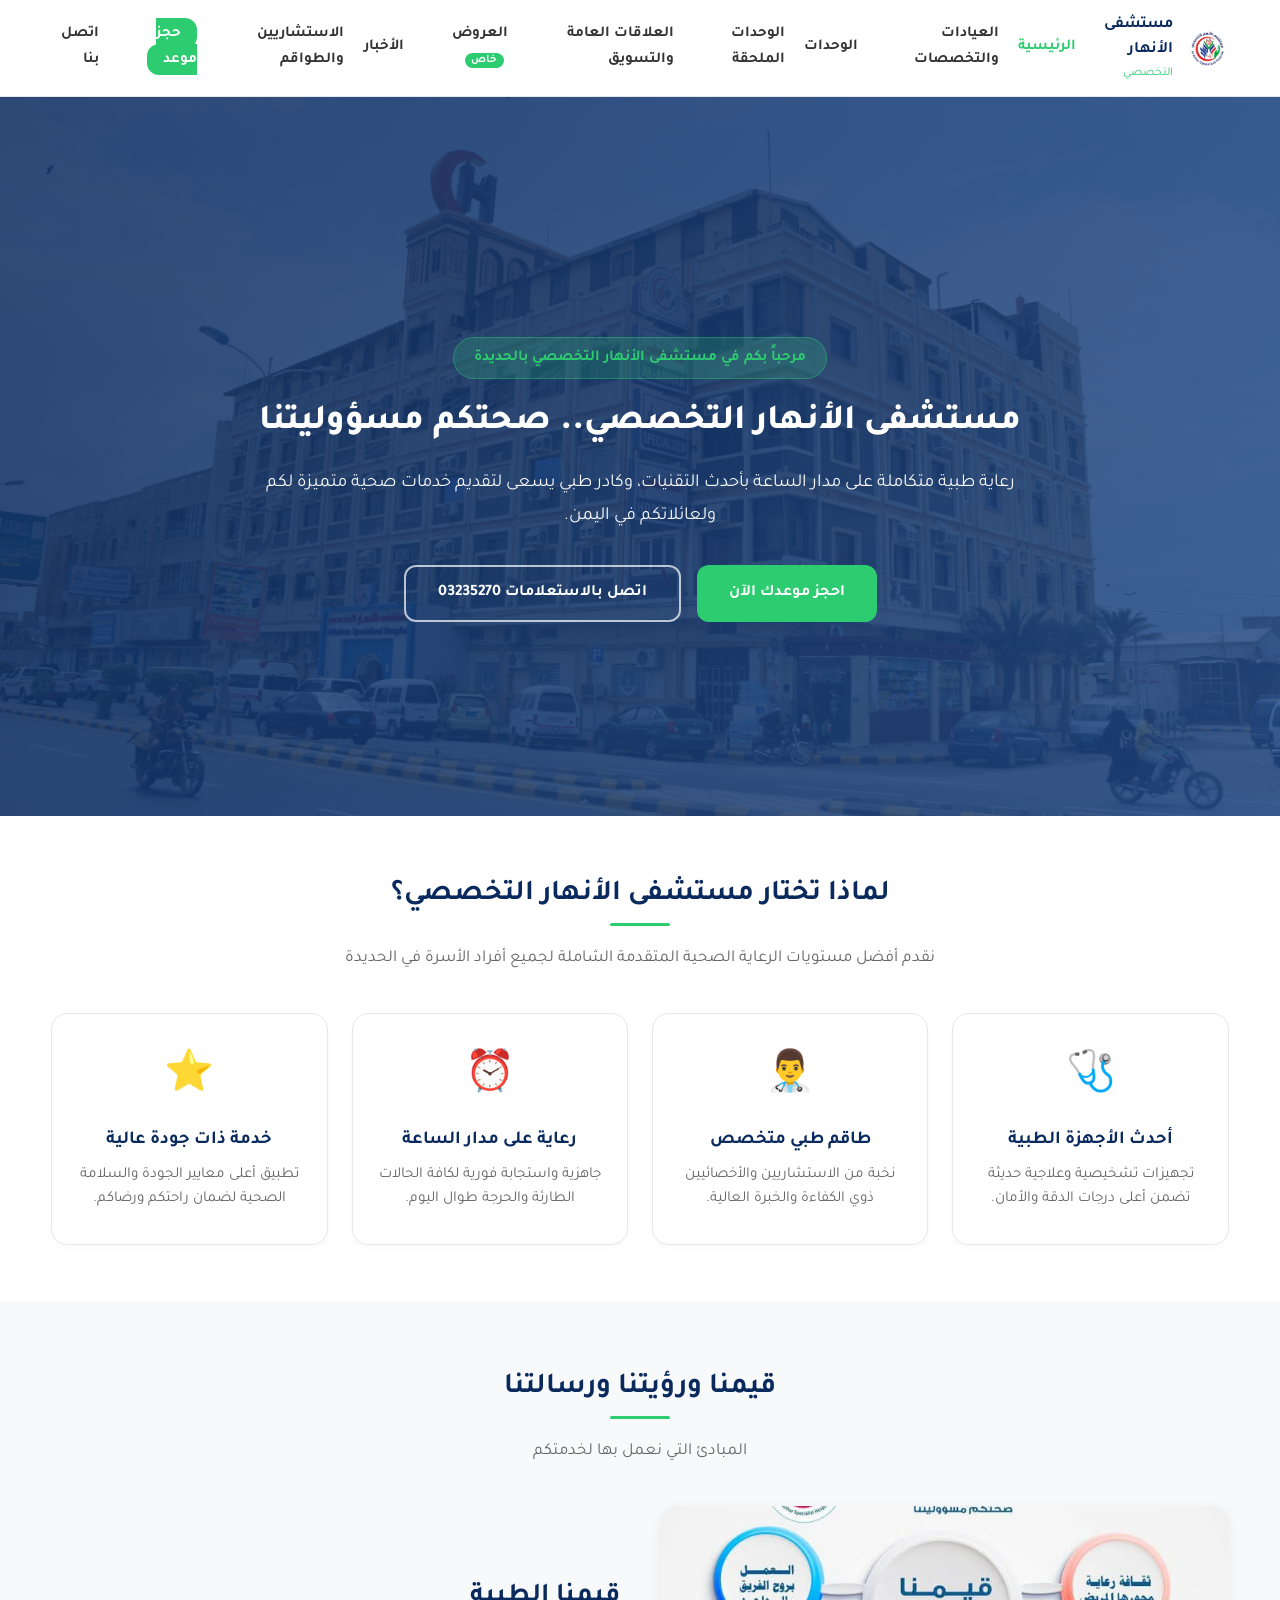
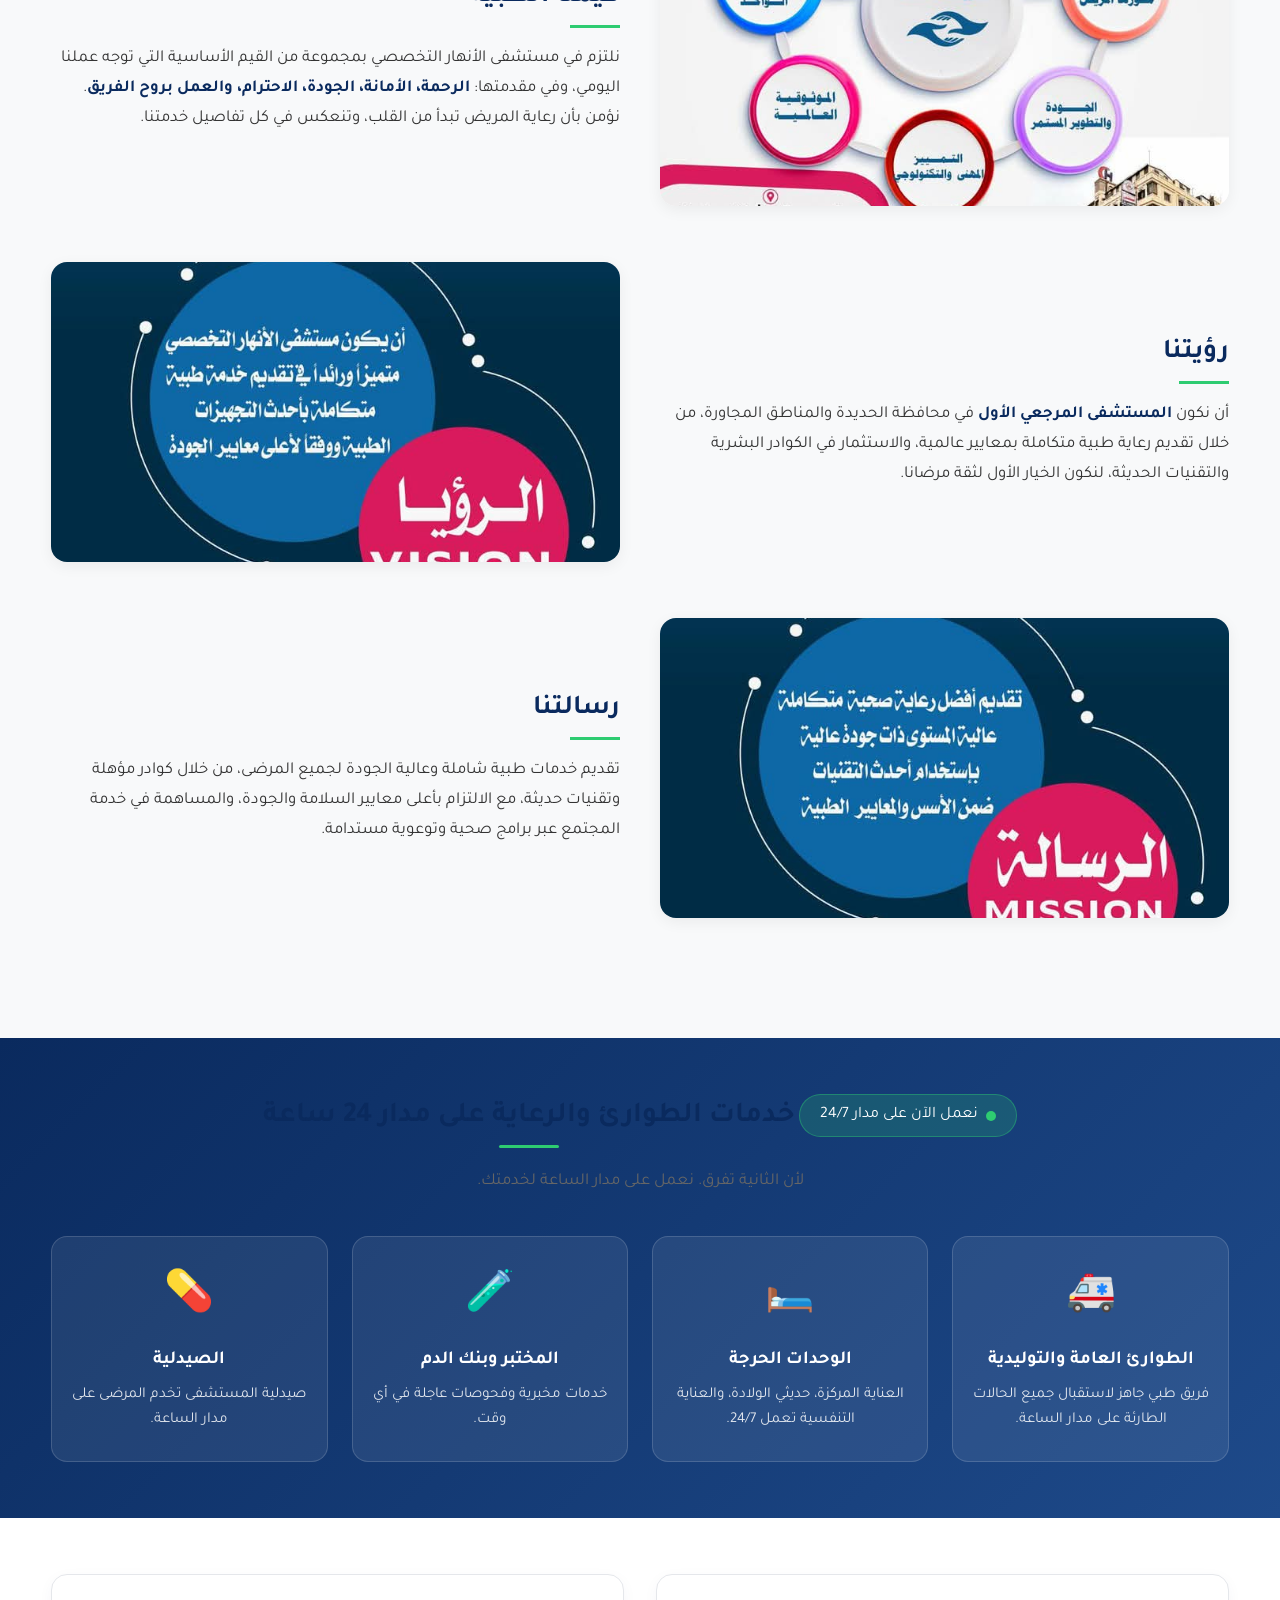
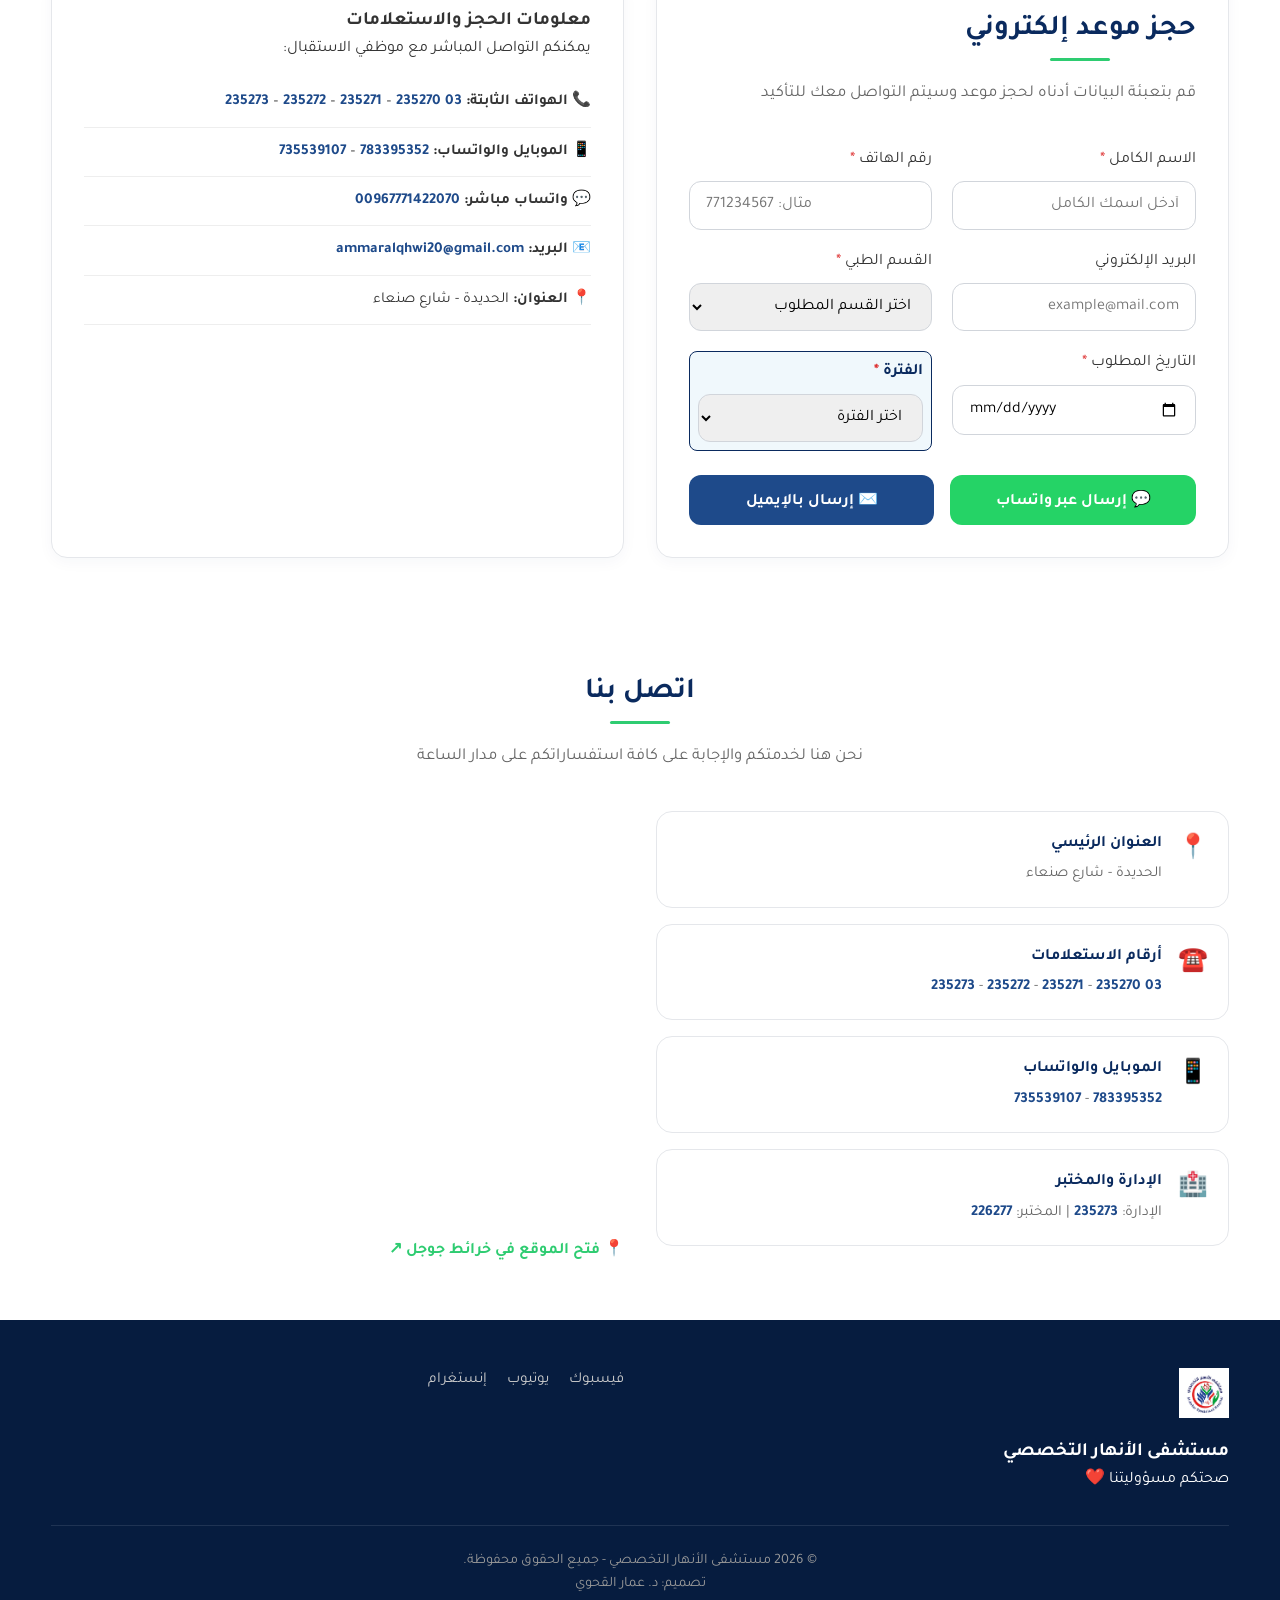
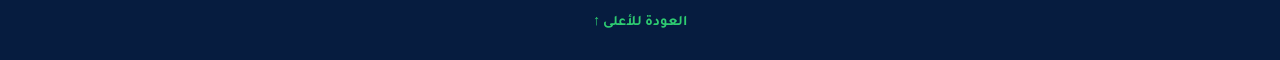
==== commit c3ec8609: "Commit changes Commit changes" ====
--- a/index.html
+++ b/index.html
@@ -11,7 +11,7 @@
     <meta name="keywords" content="مستشفى الأنهار التخصصي, مستشفى بالحديدة, افضل مستشفى في الحديدة, دكتور في الحديدة, طوارئ 24 ساعة الحديدة, حجز موعد مستشفى بالحديدة, عيادات تخصصية الحديدة, مستشفيات الحديدة شارع صنعاء, جراحة العظام, جراحة المخ والأعصاب, النساء والولادة الحديدة, عناية مركزة, مستشفيات اليمن">
     <meta name="robots" content="index, follow, max-image-preview:large">
     <meta name="author" content="مستشفى الأنهار التخصصي">
-    <meta name="google-site-verification" content="4v2Jn6WehkzBDlYvZF5Kj-K389l-pso3dat0NiucUMg" />
+    <<meta name="google-site-verification" content="YEouU0fdpFGmbZ_tknWZ3tHv-4BfuRHU1VGGbWUgWtw" />
     
     <!-- وسوم مشاركة الرابط على شبكات التواصل الاجتماعي (Open Graph) -->
     <meta property="og:title" content="مستشفى الأنهار التخصصي بالحديدة | صحتكم مسؤوليتنا">
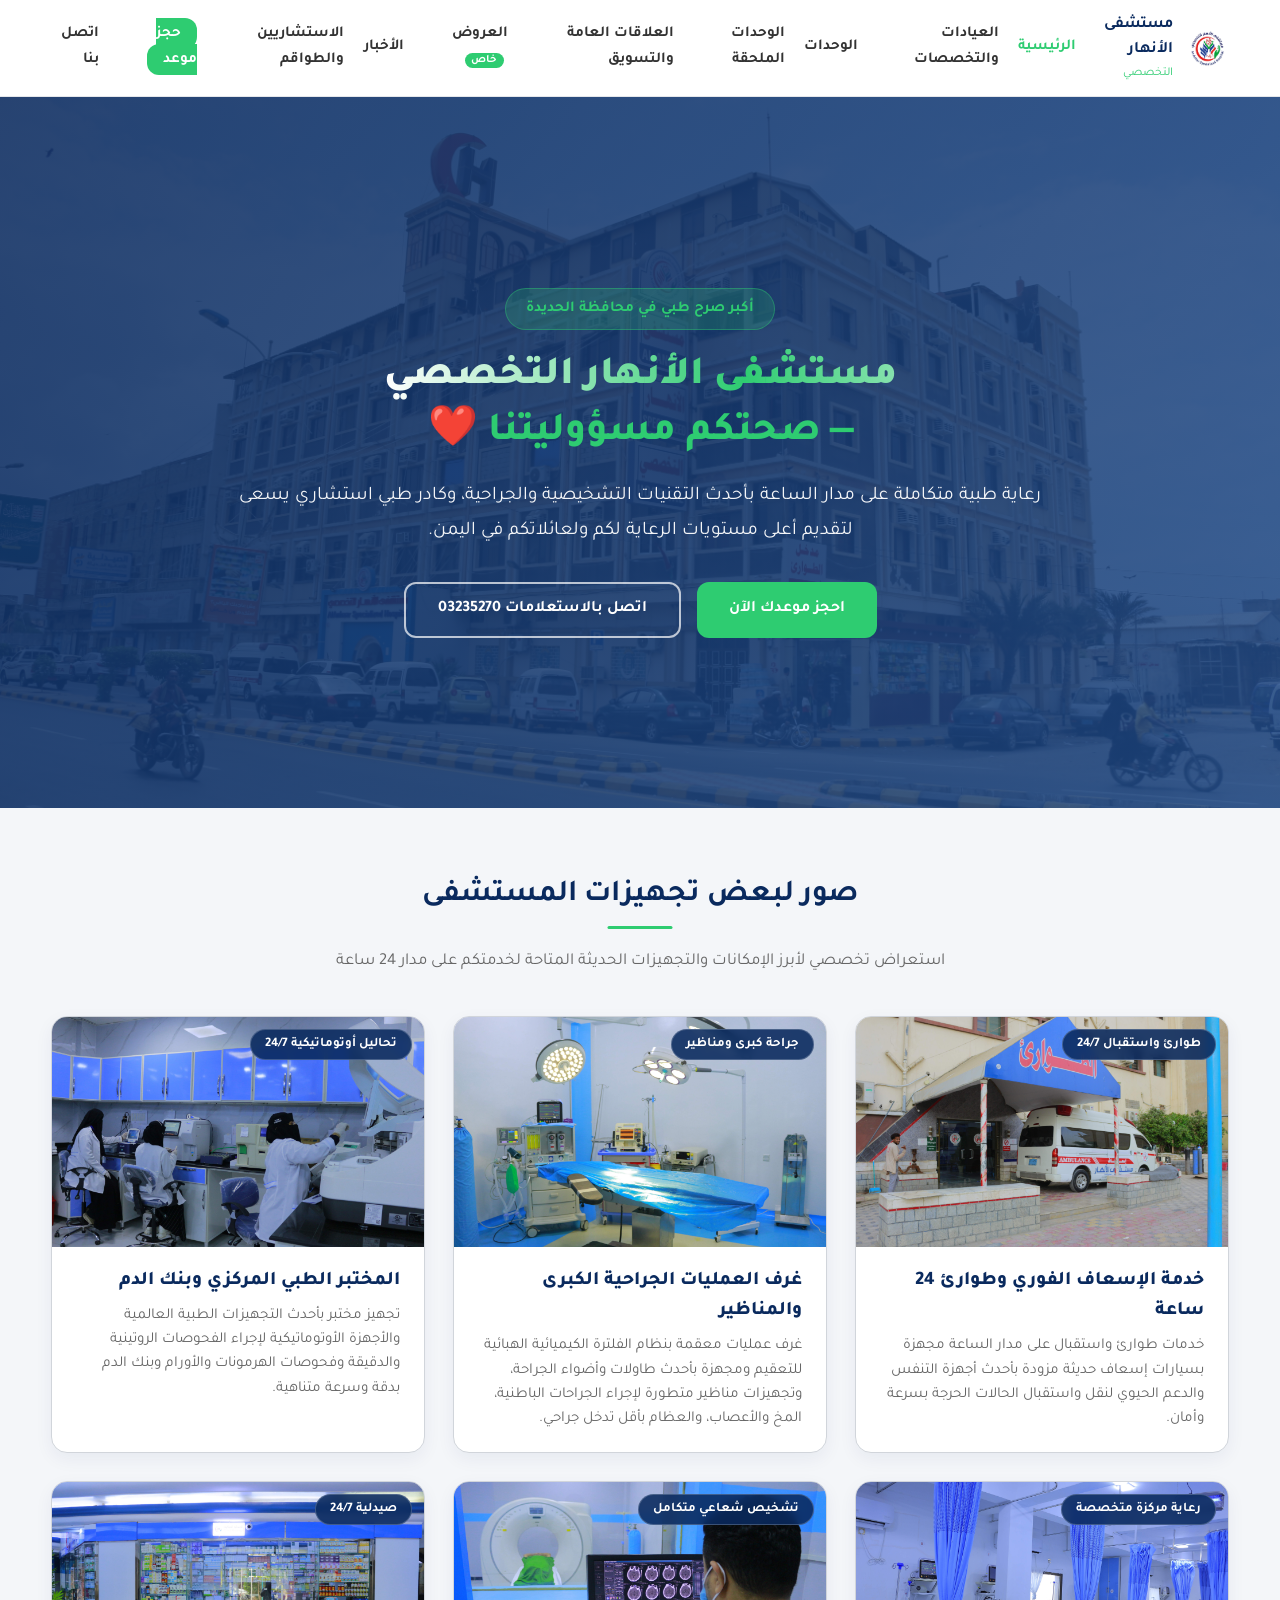
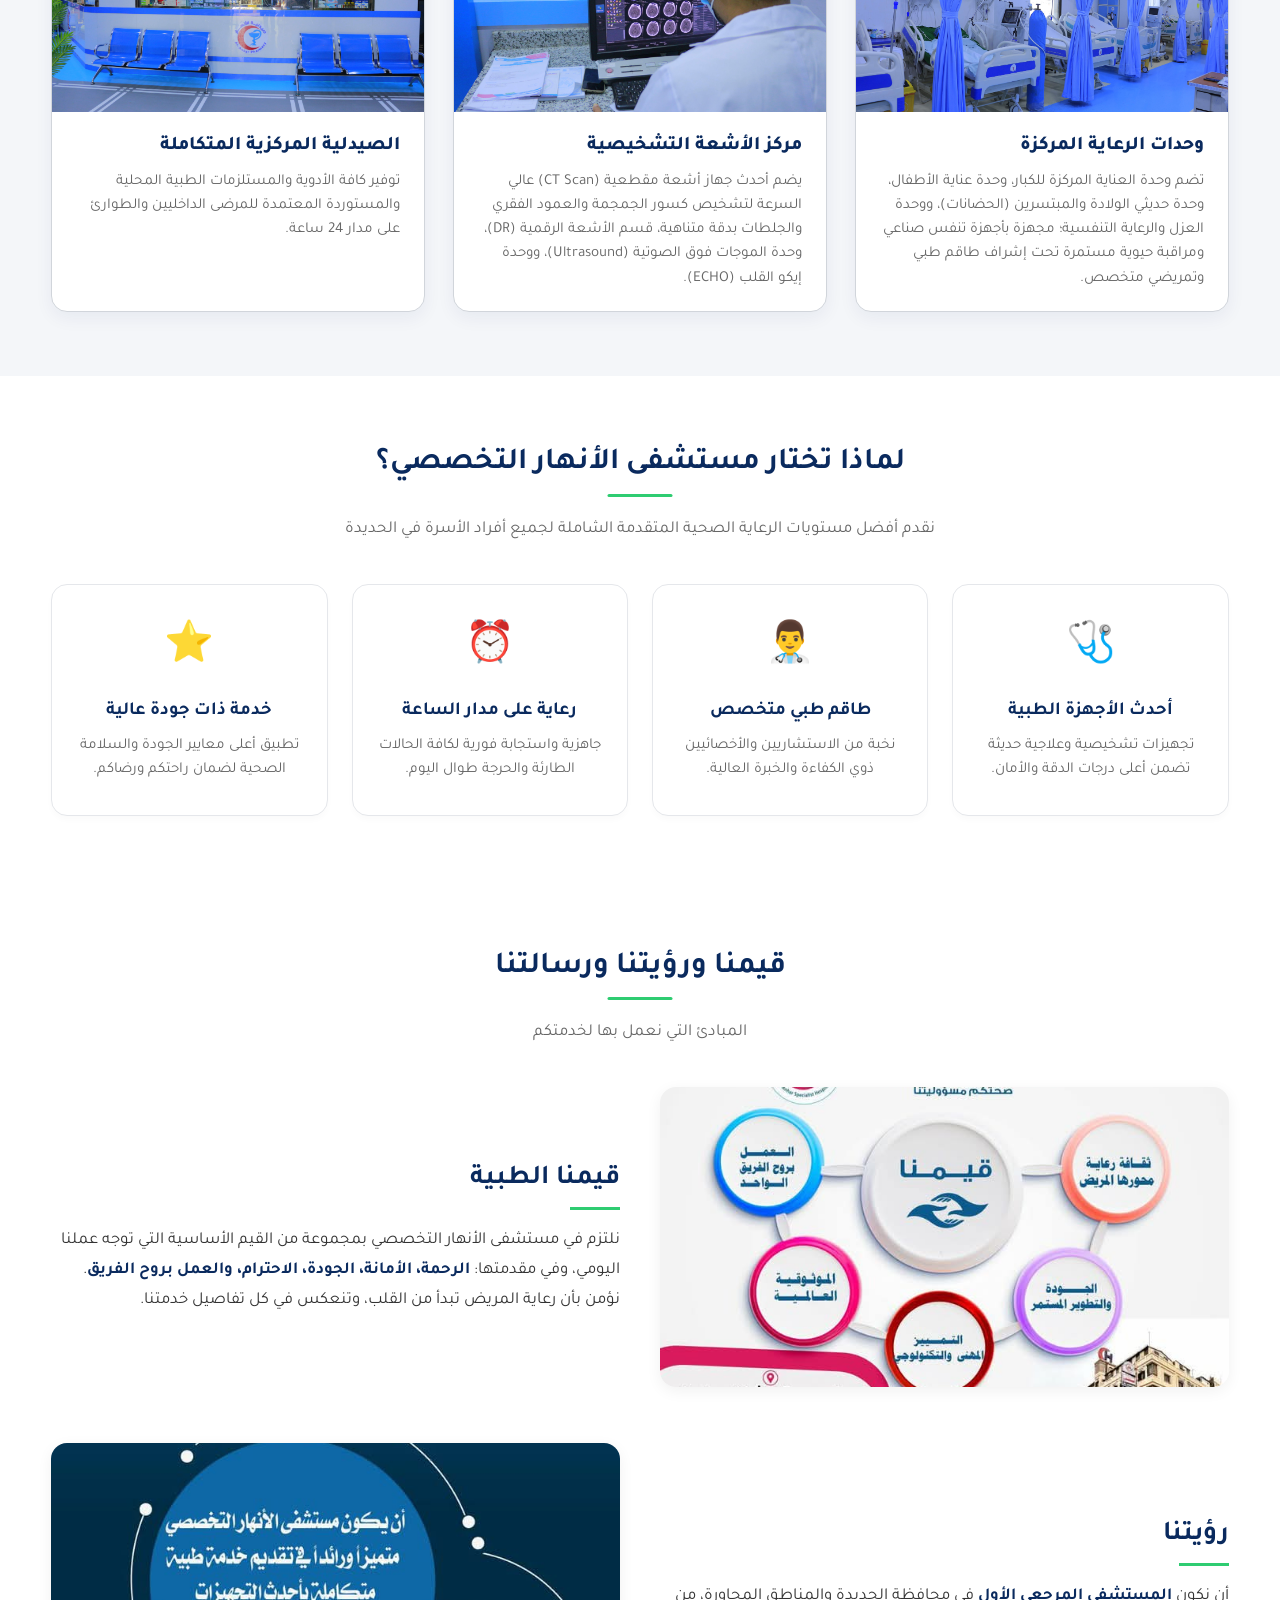
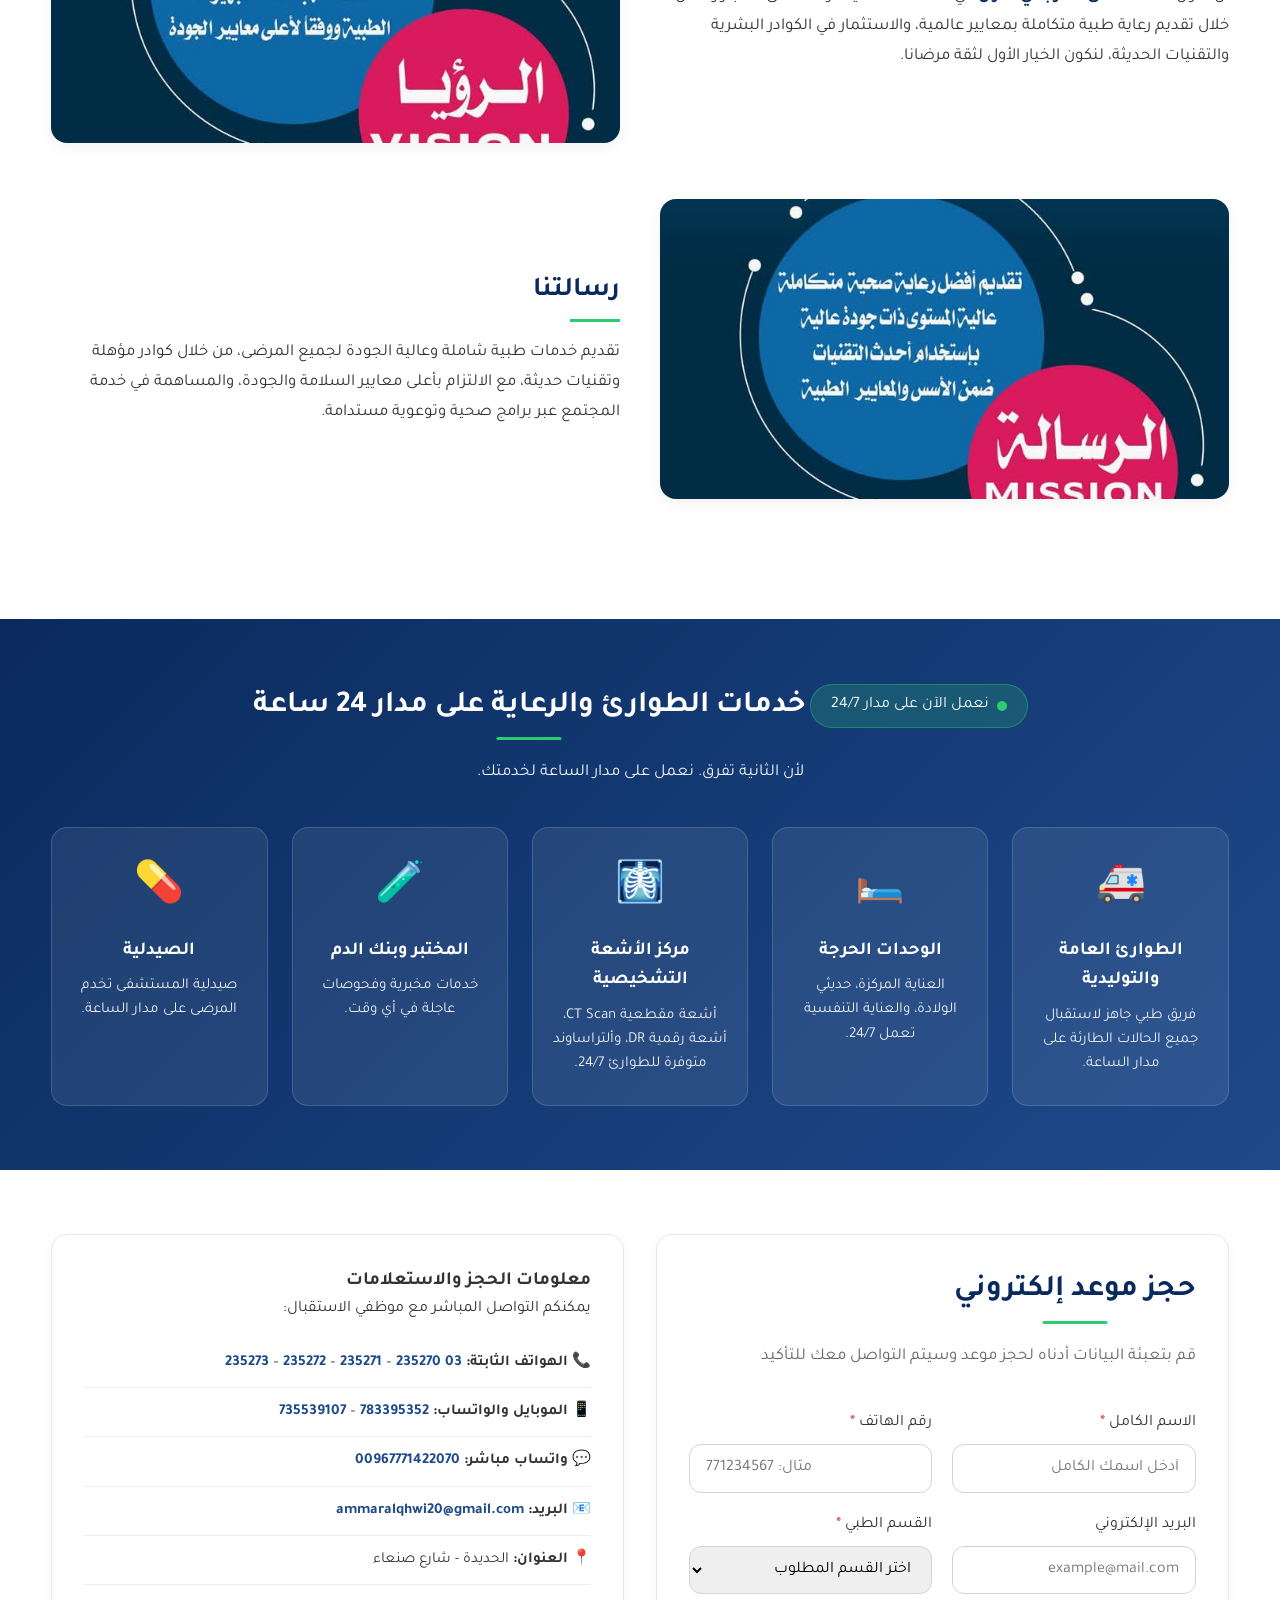
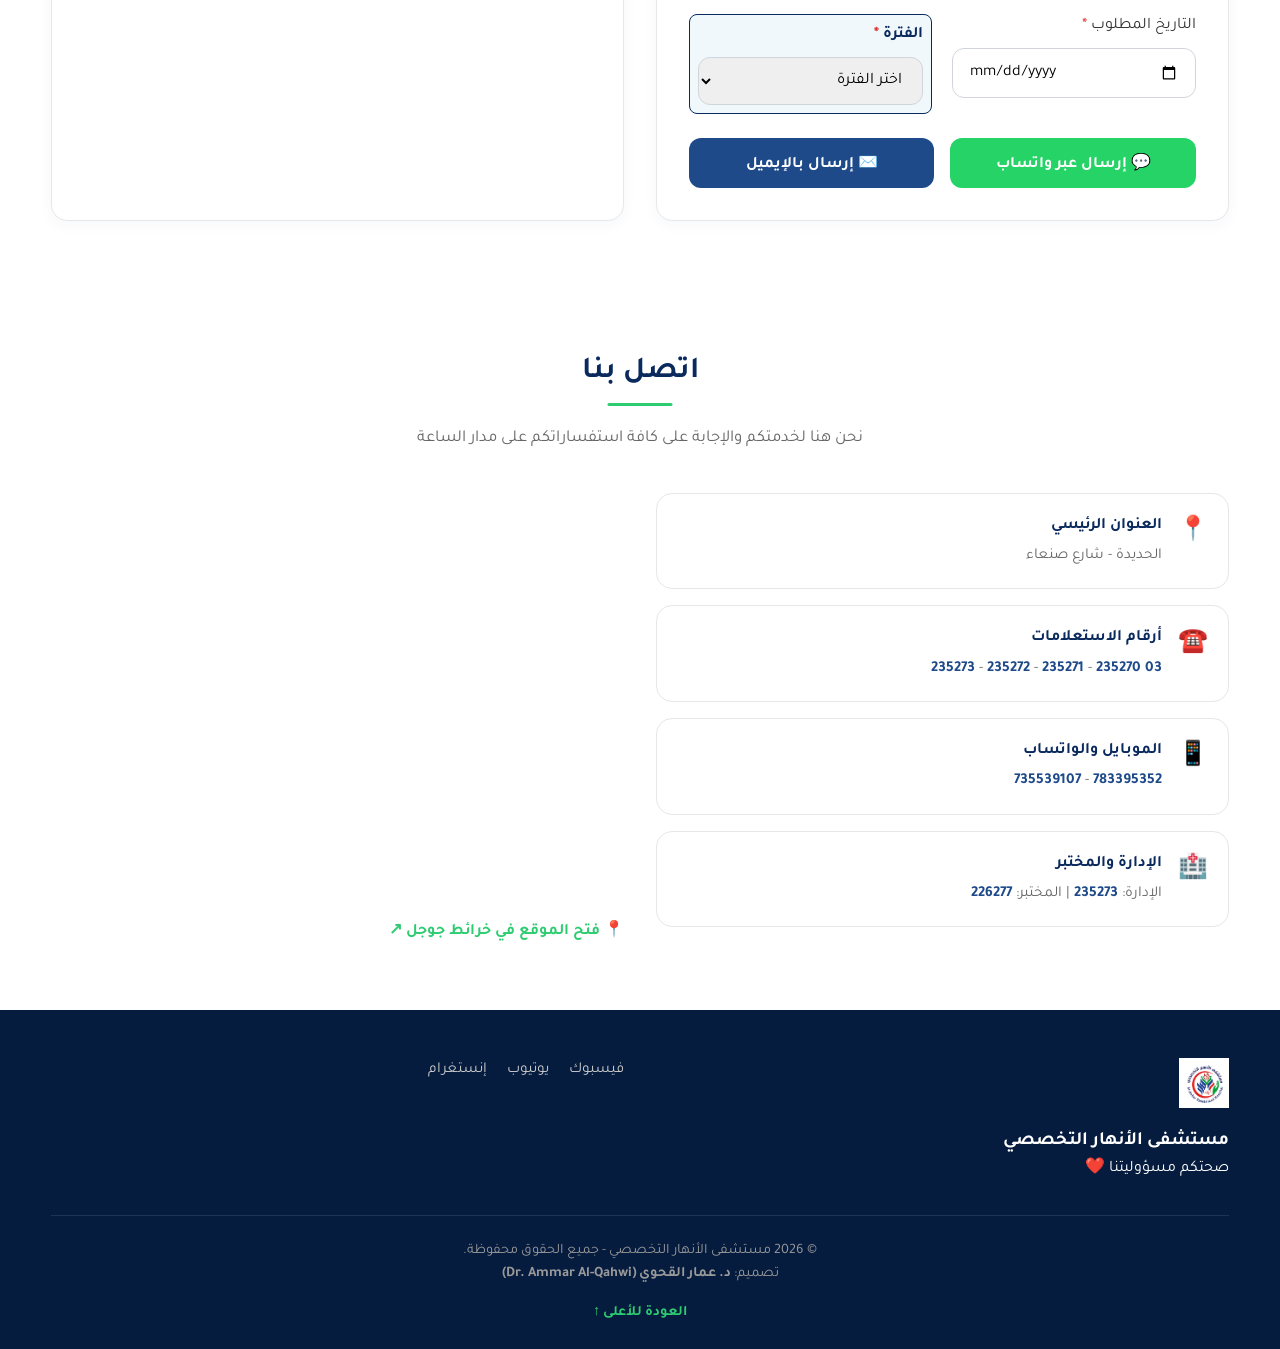
==== commit 72a00e3d: "Add files via upload C" ====
--- a/index.html
+++ b/index.html
@@ -7,11 +7,11 @@
     
     <!-- ==================== تحسينات السيو وجوجل (SEO & Search Engine Optimization) ==================== -->
     <title>مستشفى الأنهار التخصصي بالحديدة | رعاية طبية متكاملة وطوارئ 24 ساعة</title>
-    <meta name="description" content="مستشفى الأنهار التخصصي في الحديدة - شارع صنعاء. أفضل خدمات طبية متكاملة على مدار 24 ساعة: طوارئ عامة وتوليدية، عيادات تخصصية، عناية مركزة، أحدث الأجهزة التشخيصية والعمليات الجراحية.">
-    <meta name="keywords" content="مستشفى الأنهار التخصصي, مستشفى بالحديدة, افضل مستشفى في الحديدة, دكتور في الحديدة, طوارئ 24 ساعة الحديدة, حجز موعد مستشفى بالحديدة, عيادات تخصصية الحديدة, مستشفيات الحديدة شارع صنعاء, جراحة العظام, جراحة المخ والأعصاب, النساء والولادة الحديدة, عناية مركزة, مستشفيات اليمن">
+    <meta name="description" content="مستشفى الأنهار التخصصي في الحديدة - شارع صنعاء. أكبر صرح طبي في محافظة الحديدة يقدم أفضل خدمات طبية متكاملة على مدار 24 ساعة: طوارئ عامة وتوليدية، عيادات تخصصية، عناية مركزة، أحدث الأجهزة التشخيصية والعمليات الجراحية.">
+    <meta name="keywords" content="مستشفى الأنهار التخصصي, مستشفى بالحديدة, اكبر صرح طبي في محافظة الحديدة, افضل مستشفى في الحديدة, دكتور في الحديدة, طوارئ 24 ساعة الحديدة, حجز موعد مستشفى بالحديدة, عيادات تخصصية الحديدة, مستشفيات الحديدة شارع صنعاء, جراحة العظام, جراحة المخ والأعصاب, النساء والولادة الحديدة, عناية مركزة, مستشفيات اليمن">
     <meta name="robots" content="index, follow, max-image-preview:large">
     <meta name="author" content="مستشفى الأنهار التخصصي">
-    <<meta name="google-site-verification" content="YEouU0fdpFGmbZ_tknWZ3tHv-4BfuRHU1VGGbWUgWtw" />
+    <meta name="google-site-verification" content="YEouU0fdpFGmbZ_tknWZ3tHv-4BfuRHU1VGGbWUgWtw" />
     
     <!-- وسوم مشاركة الرابط على شبكات التواصل الاجتماعي (Open Graph) -->
     <meta property="og:title" content="مستشفى الأنهار التخصصي بالحديدة | صحتكم مسؤوليتنا">
@@ -28,7 +28,7 @@
       "name": "مستشفى الأنهار التخصصي",
       "alternateName": "Al-Anhar Specialized Hospital",
       "image": "logo.jpg",
-      "description": "مستشفى تخصصي يقدم خدمات رعاية صحية وطوارئ وعيادات تخصصية على مدار 24 ساعة في الحديدة.",
+      "description": "أكبر صرح طبي في محافظة الحديدة يقدم خدمات رعاية صحية وطوارئ وعيادات تخصصية على مدار 24 ساعة.",
       "address": {
         "@type": "PostalAddress",
         "streetAddress": "شارع صنعاء",
@@ -58,6 +58,7 @@
             --primary-navy: #0a2a5e;
             --secondary-blue: #1e4a8a;
             --accent-green: #2ecc71;
+            --accent-green-hover: #27ae60;
             --bg-light: #f8f9fa;
             --text-dark: #333333;
             --text-muted: #666666;
@@ -67,13 +68,14 @@
             --border-color: #d1d5db;
         }
 
-        /* ✅ إزالة كافة الحركات والتأثيرات الزامنية لسرعة التحميل وتسهيل الاستخدام */
         *, *::before, *::after {
             margin: 0;
             padding: 0;
             box-sizing: border-box;
-            animation: none !important;
-            transition: none !important;
+        }
+
+        html {
+            scroll-behavior: smooth;
         }
 
         body {
@@ -87,22 +89,52 @@
         a { text-decoration: none; color: inherit; }
         ul { list-style: none; }
         .container { width: 92%; max-width: 1200px; margin: 0 auto; }
-        .section-padding { padding: 3.5rem 0; }
+        .section-padding { padding: 4rem 0; }
         .text-center { text-align: center; }
-        .text-white { color: #fff; }
-
-        /* ✅ إلغاء إخفاء العناصر لظهورها مباشرة وبشكل فوري */
-        .reveal-fade, .reveal-left, .reveal-scale, [data-animate] {
-            opacity: 1 !important;
-            transform: none !important;
+        .text-white { color: #fff !important; }
+
+        /* ==================== مؤثرات الحركة الضوئية للااسم ==================== */
+        .animated-main-title {
+            background: linear-gradient(90deg, #ffffff 0%, #2ecc71 35%, #ffffff 70%, #2ecc71 100%);
+            background-size: 200% auto;
+            color: transparent;
+            -webkit-background-clip: text;
+            background-clip: text;
+            animation: textGlowWave 4s linear infinite;
+            font-weight: 900;
+            display: inline-block;
+        }
+
+        @keyframes textGlowWave {
+            0% { background-position: 0% center; }
+            100% { background-position: 200% center; }
+        }
+
+        .animated-slogan-badge {
+            display: inline-block;
+            color: #2ecc71;
+            font-weight: 800;
+            position: relative;
+            animation: pulseLight 2.5s ease-in-out infinite alternate;
+        }
+
+        @keyframes pulseLight {
+            0% {
+                text-shadow: 0 0 4px rgba(46, 204, 113, 0.3);
+                transform: scale(1);
+            }
+            100% {
+                text-shadow: 0 0 18px rgba(46, 204, 113, 0.9), 0 0 25px rgba(46, 204, 113, 0.5);
+                transform: scale(1.02);
+            }
         }
 
         /* ==================== القسم الرئيسي ==================== */
         .hero {
             position: relative;
-            padding: 7.5rem 0 4.5rem;
+            padding: 8rem 0 5rem;
             color: #ffffff;
-            min-height: 80vh;
+            min-height: 82vh;
             display: flex;
             align-items: center;
             background-image: url("above.png");
@@ -113,7 +145,7 @@
         .hero-overlay {
             position: absolute;
             inset: 0;
-            background: linear-gradient(135deg, rgba(10, 42, 94, 0.85), rgba(30, 74, 138, 0.80));
+            background: linear-gradient(135deg, rgba(10, 42, 94, 0.88), rgba(30, 74, 138, 0.82));
             z-index: 1;
         }
         .hero-container { position: relative; z-index: 2; }
@@ -129,8 +161,8 @@
             border: 1px solid rgba(46, 204, 113, 0.4);
             margin-bottom: 1.2rem;
         }
-        .hero-title { font-size: 2.2rem; line-height: 1.4; margin-bottom: 1.2rem; font-weight: 800; }
-        .hero-subtitle { font-size: 1.15rem; line-height: 1.8; opacity: 0.95; max-width: 800px; margin: 0 auto 2rem; }
+        .hero-title { font-size: 2.5rem; line-height: 1.4; margin-bottom: 1.2rem; font-weight: 800; }
+        .hero-subtitle { font-size: 1.2rem; line-height: 1.8; opacity: 0.95; max-width: 820px; margin: 0 auto 2rem; }
         .hero-buttons { display: flex; justify-content: center; gap: 1rem; flex-wrap: wrap; }
 
         .btn {
@@ -143,22 +175,89 @@
             border: none; cursor: pointer;
             font-size: 1rem; font-family: inherit;
             min-height: 48px;
+            transition: all 0.3s ease;
         }
         .btn-primary { background-color: var(--accent-green); color: #fff; }
+        .btn-primary:hover { background-color: var(--accent-green-hover); transform: translateY(-2px); }
         .btn-outline { background: transparent; color: #fff; border: 2px solid rgba(255,255,255,0.7); }
+        .btn-outline:hover { background: rgba(255,255,255,0.15); border-color: #fff; }
 
         .section-header { margin-bottom: 2.5rem; }
         .section-header h2 {
-            font-size: 1.8rem; color: var(--primary-navy);
+            font-size: 1.9rem; color: var(--primary-navy);
             margin-bottom: 0.75rem; position: relative; display: inline-block;
         }
         .section-header h2::after {
             content: ''; position: absolute; bottom: -8px; right: 50%;
-            transform: translateX(50%); width: 60px; height: 3px;
+            transform: translateX(50%); width: 65px; height: 3px;
             background: var(--accent-green);
             border-radius: 2px;
         }
         .section-header p { color: var(--text-muted); font-size: 1.05rem; margin-top: 1rem; }
+
+        /* ==================== معرض صور التجهيزات والأقسام ==================== */
+        .facilities-section {
+            background-color: #f4f6f9;
+        }
+        .facilities-grid {
+            display: grid;
+            grid-template-columns: repeat(auto-fit, minmax(320px, 1fr));
+            gap: 1.8rem;
+        }
+        .facility-card {
+            background: #ffffff;
+            border-radius: var(--radius-lg);
+            overflow: hidden;
+            box-shadow: 0 6px 18px rgba(10, 42, 94, 0.06);
+            border: 1px solid var(--border-color);
+            transition: transform 0.35s ease, box-shadow 0.35s ease;
+        }
+        .facility-card:hover {
+            transform: translateY(-7px);
+            box-shadow: 0 15px 30px rgba(10, 42, 94, 0.15);
+        }
+        .facility-img-wrapper {
+            position: relative;
+            height: 230px;
+            overflow: hidden;
+            background-color: #0a2a5e;
+        }
+        .facility-img-wrapper img {
+            width: 100%;
+            height: 100%;
+            object-fit: cover;
+            transition: transform 0.5s ease;
+        }
+        .facility-card:hover .facility-img-wrapper img {
+            transform: scale(1.08);
+        }
+        .facility-badge-tag {
+            position: absolute;
+            top: 12px;
+            right: 12px;
+            background: rgba(10, 42, 94, 0.88);
+            color: #ffffff;
+            padding: 4px 14px;
+            border-radius: 20px;
+            font-size: 0.82rem;
+            font-weight: 700;
+            border: 1px solid rgba(255,255,255,0.2);
+            backdrop-filter: blur(4px);
+        }
+        .facility-info {
+            padding: 1.25rem 1.5rem;
+        }
+        .facility-info h3 {
+            color: var(--primary-navy);
+            font-size: 1.2rem;
+            margin-bottom: 0.4rem;
+            font-weight: 800;
+        }
+        .facility-info p {
+            color: var(--text-muted);
+            font-size: 0.95rem;
+            line-height: 1.6;
+        }
 
         /* ==================== لماذا تختارنا ==================== */
         .features-grid { display: grid; grid-template-columns: repeat(auto-fit, minmax(240px, 1fr)); gap: 1.5rem; }
@@ -174,7 +273,7 @@
         /* ==================== القيم والرؤية والرسالة ==================== */
         .values-section {
             padding: 4rem 0;
-            background: #f8f9fa;
+            background: #ffffff;
         }
         .values-block {
             display: flex; align-items: center; gap: 2.5rem; margin-bottom: 3.5rem;
@@ -198,25 +297,38 @@
         .values-text-col p { font-size: 1.05rem; line-height: 1.8; color: var(--text-dark); }
         .values-text-col strong { color: var(--primary-navy); }
 
-        /* ==================== خدمات 24 ساعة ==================== */
+        /* ==================== خدمات 24 ساعة والتعديلات اللونية ==================== */
         .services-247 { background: linear-gradient(135deg, #0a2a5e 0%, #1e4a8a 100%); }
+        .services-247 .section-header h2 {
+            color: #ffffff !important;
+        }
+        .services-247 .section-header p {
+            color: #ffffff !important;
+            opacity: 0.95;
+        }
         .status-indicator {
             display: inline-flex; align-items: center; gap: 8px;
             background: rgba(46, 204, 113, 0.2); padding: 0.5rem 1.25rem;
             border-radius: 50px; border: 1px solid rgba(46, 204, 113, 0.4); margin-bottom: 1rem;
+            color: #ffffff !important;
         }
         .pulse-dot {
             width: 10px; height: 10px; background: var(--accent-green); border-radius: 50%;
         }
-        .services-grid-247 { display: grid; grid-template-columns: repeat(auto-fit, minmax(220px, 1fr)); gap: 1.5rem; }
+        .services-grid-247 { display: grid; grid-template-columns: repeat(auto-fit, minmax(200px, 1fr)); gap: 1.5rem; }
         .card-247 {
             background: rgba(255,255,255,0.08);
             padding: 1.8rem 1.2rem; border-radius: var(--radius-lg); text-align: center;
             border: 1px solid rgba(255,255,255,0.15);
+            transition: transform 0.3s ease, background 0.3s ease;
+        }
+        .card-247:hover {
+            background: rgba(255,255,255,0.15);
+            transform: translateY(-5px);
         }
         .card-icon-247 { font-size: 2.5rem; margin-bottom: 1rem; }
         .card-247 h3 { color: #fff; margin-bottom: 0.5rem; font-size: 1.15rem; }
-        .card-247 p { color: rgba(255,255,255,0.85); font-size: 0.95rem; }
+        .card-247 p { color: rgba(255,255,255,0.9); font-size: 0.95rem; }
 
         /* ==================== حجز الموعد ==================== */
         .appointment-wrapper { display: grid; grid-template-columns: repeat(auto-fit, minmax(300px, 1fr)); gap: 2rem; }
@@ -296,14 +408,16 @@
             .contact-grid { grid-template-columns: 1fr; }
         }
         @media (max-width: 768px) {
-            .hero { padding: 5rem 0 3rem; min-height: auto; text-align: center; }
-            .hero-title { font-size: 1.6rem; }
-            .hero-subtitle { font-size: 0.98rem; }
+            .hero { padding: 5.5rem 0 3.5rem; min-height: auto; text-align: center; }
+            .hero-title { font-size: 1.7rem; }
+            .hero-subtitle { font-size: 1rem; }
             .values-block, .values-block.reverse { flex-direction: column; gap: 1.5rem; }
             .values-image-card img { height: 220px; }
-            .section-padding { padding: 2.5rem 0; }
+            .section-padding { padding: 2.8rem 0; }
             .form-actions { flex-direction: column; }
             .btn { width: 100%; }
+            .facilities-grid { grid-template-columns: 1fr; }
+            .services-grid-247 { grid-template-columns: repeat(auto-fit, minmax(160px, 1fr)); }
         }
     </style>
 </head>
@@ -312,7 +426,6 @@
     <header class="header" id="top">
         <nav class="navbar container">
             <a href="index.html" class="brand" title="الصفحة الرئيسية - مستشفى الأنهار التخصصي">
-                <!-- ✅ صورة الشعار -->
                 <img src="logo.jpg" alt="شعار مستشفى الأنهار التخصصي بالحديدة" class="brand-logo" width="45" height="45">
                 <span><strong>مستشفى الأنهار</strong><small style="display:block; font-size:0.75rem; color:var(--accent-green);">التخصصي</small></span>
             </a>
@@ -335,22 +448,108 @@
     </header>
 
     <main>
-        <!-- القسم الرئيسي مع صورة الخلفية above.png -->
+        <!-- القسم الرئيسي -->
         <section class="hero" id="home">
             <div class="hero-overlay"></div>
             <div class="container hero-container text-center">
                 <div class="hero-content">
-                    <span class="hero-badge">مرحباً بكم في مستشفى الأنهار التخصصي بالحديدة</span>
+                    <span class="hero-badge">أكبر صرح طبي في محافظة الحديدة</span>
                     <h1 class="hero-title">
-                        مستشفى الأنهار التخصصي.. صحتكم مسؤوليتنا
+                        <span class="animated-main-title">مستشفى الأنهار التخصصي</span> 
+                        <br> 
+                        <span class="animated-slogan-badge">— صحتكم مسؤوليتنا ❤️</span>
                     </h1>
                     <p class="hero-subtitle">
-                        رعاية طبية متكاملة على مدار الساعة بأحدث التقنيات، وكادر طبي يسعى لتقديم خدمات صحية متميزة لكم ولعائلاتكم في اليمن.
+                        رعاية طبية متكاملة على مدار الساعة بأحدث التقنيات التشخيصية والجراحية، وكادر طبي استشاري يسعى لتقديم أعلى مستويات الرعاية لكم ولعائلاتكم في اليمن.
                     </p>
                     <div class="hero-buttons">
                         <a href="#booking" class="btn btn-primary">احجز موعدك الآن</a>
                         <a href="tel:03235270" class="btn btn-outline">اتصل بالاستعلامات 03235270</a>
                     </div>
+                </div>
+            </div>
+        </section>
+
+        <!-- معرض صور التجهيزات والأقسام -->
+        <section class="facilities-section section-padding" id="facilities">
+            <div class="container">
+                <div class="section-header text-center">
+                    <h2>صور لبعض تجهيزات المستشفى</h2>
+                    <p>استعراض تخصصي لأبرز الإمكانات والتجهيزات الحديثة المتاحة لخدمتكم على مدار 24 ساعة</p>
+                </div>
+                
+                <div class="facilities-grid">
+                    <!-- 1. الإسعاف والطوارئ (car.jpg) -->
+                    <article class="facility-card">
+                        <div class="facility-img-wrapper">
+                            <img src="car.jpg" alt="خدمات الإسعاف والطوارئ 24 ساعة — مستشفى الأنهار التخصصي" loading="lazy" onerror="this.src='logo.jpg'">
+                            <span class="facility-badge-tag">طوارئ واستقبال 24/7</span>
+                        </div>
+                        <div class="facility-info">
+                            <h3>خدمة الإسعاف الفوري وطوارئ 24 ساعة</h3>
+                            <p>خدمات طوارئ واستقبال على مدار الساعة مجهزة بسيارات إسعاف حديثة مزودة بأحدث أجهزة التنفس والدعم الحيوي لنقل واستقبال الحالات الحرجة بسرعة وأمان.</p>
+                        </div>
+                    </article>
+
+                    <!-- 2. غرف العمليات الكبرى والمناظير المدمجة (or.jpg) -->
+                    <article class="facility-card">
+                        <div class="facility-img-wrapper">
+                            <img src="or.jpg" alt="غرف العمليات الجراحية والمناظير — مستشفى الأنهار التخصصي" loading="lazy" onerror="this.src='logo.jpg'">
+                            <span class="facility-badge-tag">جراحة كبرى ومناظير</span>
+                        </div>
+                        <div class="facility-info">
+                            <h3>غرف العمليات الجراحية الكبرى والمناظير</h3>
+                            <p>غرف عمليات معقمة بنظام الفلترة الكيميائية الهبائية للتعقيم ومجهزة بأحدث طاولات وأضواء الجراحة، وتجهيزات مناظير متطورة لإجراء الجراحات الباطنية، المخ والأعصاب، والعظام بأقل تدخل جراحي.</p>
+                        </div>
+                    </article>
+
+                    <!-- 3. المختبر الطبي المركزي (lab.jpg) -->
+                    <article class="facility-card">
+                        <div class="facility-img-wrapper">
+                            <img src="lab.jpg" alt="المختبر الطبي المركزي وبنك الدم — مستشفى الأنهار التخصصي" loading="lazy" onerror="this.src='logo.jpg'">
+                            <span class="facility-badge-tag">تحاليل أوتوماتيكية 24/7</span>
+                        </div>
+                        <div class="facility-info">
+                            <h3>المختبر الطبي المركزي وبنك الدم</h3>
+                            <p>تجهيز مختبر بأحدث التجهيزات الطبية العالمية والأجهزة الأوتوماتيكية لإجراء الفحوصات الروتينية والدقيقة وفحوصات الهرمونات والأورام وبنك الدم بدقة وسرعة متناهية.</p>
+                        </div>
+                    </article>
+
+                    <!-- 4. وحدات الرعاية المركزة المتعددة (icu.jpg) -->
+                    <article class="facility-card">
+                        <div class="facility-img-wrapper">
+                            <img src="icu.jpg" alt="وحدات الرعاية المركزة والخاصة — مستشفى الأنهار التخصصي" loading="lazy" onerror="this.src='logo.jpg'">
+                            <span class="facility-badge-tag">رعاية مركزة متخصصة</span>
+                        </div>
+                        <div class="facility-info">
+                            <h3>وحدات الرعاية المركزة</h3>
+                            <p>تضم وحدة العناية المركزة للكبار، وحدة عناية الأطفال، وحدة حديثي الولادة والمبتسرين (الحضانات)، ووحدة العزل والرعاية التنفسية؛ مجهزة بأجهزة تنفس صناعي ومراقبة حيوية مستمرة تحت إشراف طاقم طبي وتمريضي متخصص.</p>
+                        </div>
+                    </article>
+
+                    <!-- 5. مركز الأشعة التشخيصية المتكامل (ct.jpg) -->
+                    <article class="facility-card">
+                        <div class="facility-img-wrapper">
+                            <img src="ct.jpg" alt="مركز الأشعة التشخيصية — مستشفى الأنهار التخصصي" loading="lazy" onerror="this.src='logo.jpg'">
+                            <span class="facility-badge-tag">تشخيص شعاعي متكامل</span>
+                        </div>
+                        <div class="facility-info">
+                            <h3>مركز الأشعة التشخيصية</h3>
+                            <p>يضم أحدث جهاز أشعة مقطعية (CT Scan) عالي السرعة لتشخيص كسور الجمجمة والعمود الفقري والجلطات بدقة متناهية، قسم الأشعة الرقمية (DR)، وحدة الموجات فوق الصوتية (Ultrasound)، ووحدة إيكو القلب (ECHO).</p>
+                        </div>
+                    </article>
+
+                    <!-- 6. الصيدلية (ph.jpg) -->
+                    <article class="facility-card">
+                        <div class="facility-img-wrapper">
+                            <img src="ph.jpg" alt="الصيدلية المركزية — مستشفى الأنهار التخصصي" loading="lazy" onerror="this.src='logo.jpg'">
+                            <span class="facility-badge-tag">صيدلية 24/7</span>
+                        </div>
+                        <div class="facility-info">
+                            <h3>الصيدلية المركزية المتكاملة</h3>
+                            <p>توفير كافة الأدوية والمستلزمات الطبية المحلية والمستوردة المعتمدة للمرضى الداخليين والطوارئ على مدار 24 ساعة.</p>
+                        </div>
+                    </article>
                 </div>
             </div>
         </section>
@@ -387,7 +586,7 @@
             </div>
         </section>
 
-        <!-- القيم والرؤية والرسالة مع الصور shar4.png / shar5.png / shar6.png -->
+        <!-- القيم والرؤية والرسالة -->
         <section class="values-section">
             <div class="container">
                 <div class="section-header text-center">
@@ -395,7 +594,6 @@
                     <p>المبادئ التي نعمل بها لخدمتكم</p>
                 </div>
 
-                <!-- ✅ الكتلة الأولى: القيم + صورة shar4.png -->
                 <div class="values-block">
                     <div class="values-image-col">
                         <div class="values-image-card">
@@ -408,7 +606,6 @@
                     </div>
                 </div>
 
-                <!-- ✅ الكتلة الثانية: الرؤية + صورة shar5.png -->
                 <div class="values-block reverse">
                     <div class="values-image-col">
                         <div class="values-image-card">
@@ -421,7 +618,6 @@
                     </div>
                 </div>
 
-                <!-- ✅ الكتلة الثالثة: الرسالة + صورة shar6.png -->
                 <div class="values-block">
                     <div class="values-image-col">
                         <div class="values-image-card">
@@ -436,33 +632,47 @@
             </div>
         </section>
 
-        <!-- خدمات 24 ساعة -->
+        <!-- خدمات 24 ساعة (مع إضافة بطاقة مركز الأشعة التشخيصية بالكامل) -->
         <section class="services-247 section-padding" id="services-247">
             <div class="container">
                 <div class="section-header text-center text-white">
                     <div class="status-indicator">
                         <span class="pulse-dot"></span>
-                        <span>نعمل الآن على مدار 24/7</span>
-                    </div>
-                    <h2>خدمات الطوارئ والرعاية على مدار 24 ساعة</h2>
-                    <p>لأن الثانية تفرق. نعمل على مدار الساعة لخدمتك.</p>
+                        <span style="color: #ffffff !important;">نعمل الآن على مدار 24/7</span>
+                    </div>
+                    <h2 style="color: #ffffff !important;">خدمات الطوارئ والرعاية على مدار 24 ساعة</h2>
+                    <p style="color: #ffffff !important; opacity: 0.95;">لأن الثانية تفرق. نعمل على مدار الساعة لخدمتك.</p>
                 </div>
                 <div class="services-grid-247">
+                    <!-- 1. الطوارئ العامة -->
                     <div class="card-247">
                         <div class="card-icon-247">🚑</div>
                         <h3>الطوارئ العامة والتوليدية</h3>
                         <p>فريق طبي جاهز لاستقبال جميع الحالات الطارئة على مدار الساعة.</p>
                     </div>
+
+                    <!-- 2. الوحدات الحرجة -->
                     <div class="card-247">
                         <div class="card-icon-247">🛏️</div>
                         <h3>الوحدات الحرجة</h3>
                         <p>العناية المركزة، حديثي الولادة، والعناية التنفسية تعمل 24/7.</p>
                     </div>
+
+                    <!-- 3. مركز الأشعة التشخيصية (مضاف حديثاً لنفس القالب) -->
+                    <div class="card-247">
+                        <div class="card-icon-247">🩻</div>
+                        <h3>مركز الأشعة التشخيصية</h3>
+                        <p>أشعة مقطعية CT Scan، أشعة رقمية DR، وألتراساوند متوفرة للطوارئ 24/7.</p>
+                    </div>
+
+                    <!-- 4. المختبر وبنك الدم -->
                     <div class="card-247">
                         <div class="card-icon-247">🧪</div>
                         <h3>المختبر وبنك الدم</h3>
                         <p>خدمات مخبرية وفحوصات عاجلة في أي وقت.</p>
                     </div>
+
+                    <!-- 5. الصيدلية -->
                     <div class="card-247">
                         <div class="card-icon-247">💊</div>
                         <h3>الصيدلية</h3>
@@ -586,7 +796,6 @@
     <footer class="footer">
         <div class="container footer-content">
             <div class="footer-brand">
-                <!-- ✅ صورة الشعار في الفوتر -->
                 <img src="logo.jpg" alt="شعار المستشفى" loading="lazy">
                 <h3>مستشفى الأنهار التخصصي</h3>
                 <p>صحتكم مسؤوليتنا ❤️</p>
@@ -599,15 +808,14 @@
         </div>
         <div class="container footer-bottom">
             <p>© 2026 مستشفى الأنهار التخصصي - جميع الحقوق محفوظة.</p>
-            <p>تصميم: د. عمار القحوي</p>
+            <p>تصميم: <strong>د. عمار القحوي (Dr. Ammar Al-Qahwi)</strong></p>
             <a href="#top" class="back-to-top">العودة للأعلى ↑</a>
         </div>
     </footer>
 
-    <!-- سكريبت التشغيل بدون أنيميشن وحركات لسرعة الاستجابة -->
+    <!-- سكريبت التشغيل والتفاعل الوظيفي -->
     <script>
         document.addEventListener('DOMContentLoaded', () => {
-            // القائمة الجوالة
             const menuToggle = document.getElementById('menuToggle');
             const navLinks = document.getElementById('navLinks');
             menuToggle?.addEventListener('click', () => {
@@ -615,7 +823,6 @@
                 menuToggle.setAttribute('aria-expanded', navLinks.classList.contains('open'));
             });
 
-            // إغلاق القائمة الجوالة عند اختيار قسم
             document.querySelectorAll('.nav-links a').forEach(link => {
                 link.addEventListener('click', () => {
                     navLinks?.classList.remove('open');
